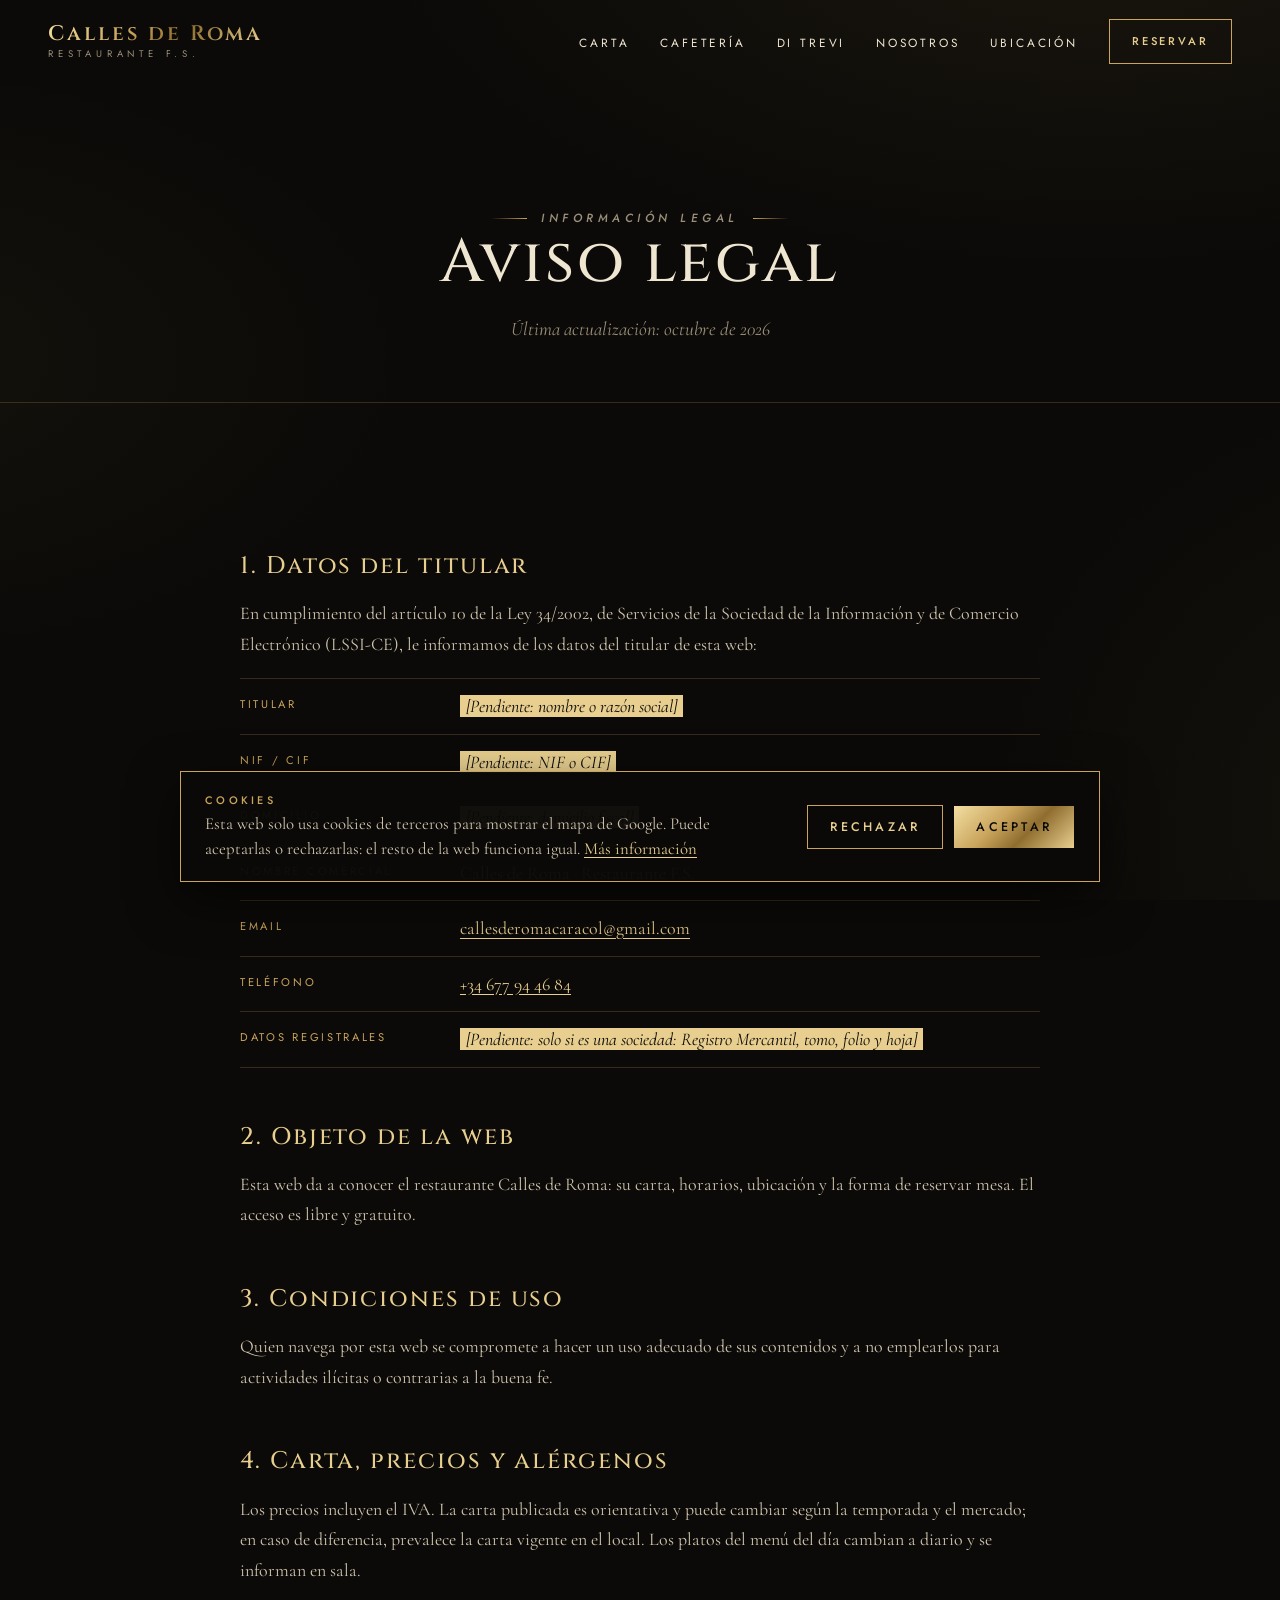
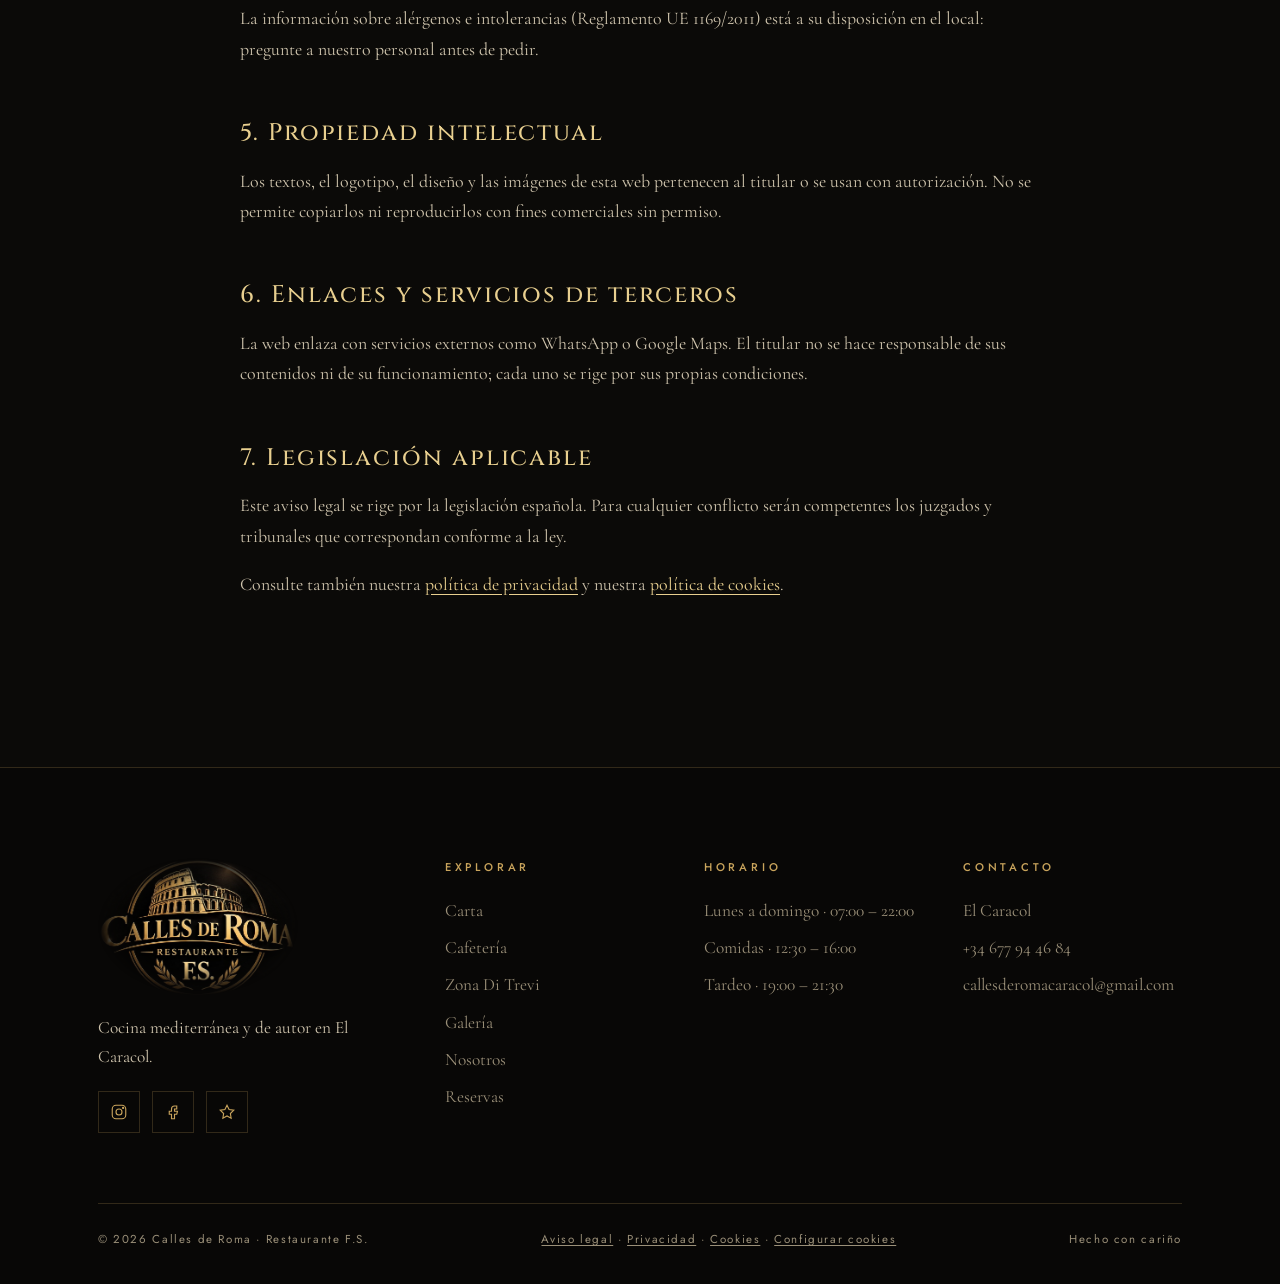
==== aviso-legal.html @ 950baf21 "Web de Calles de Roma: primera versión Co-Authored-By: Claude Opus 5.5 <noreply@anthropic.com>" ====
<!doctype html>
<html lang="es" class="sin-js">
<head>
  <meta charset="utf-8">
  <meta name="viewport" content="width=device-width, initial-scale=1, viewport-fit=cover">
  <title>Aviso legal · Calles de Roma</title>
  <meta name="description" content="Aviso legal de la web de Calles de Roma, Restaurante F.S.">
  <meta name="theme-color" content="#0b0a08">
  <link rel="icon" href="data:image/svg+xml,%3Csvg xmlns='http://www.w3.org/2000/svg' viewBox='0 0 64 64'%3E%3Crect width='64' height='64' fill='%230b0a08'/%3E%3Ccircle cx='32' cy='32' r='27' fill='none' stroke='%23c9a45c' stroke-width='2'/%3E%3Ctext x='32' y='41' text-anchor='middle' font-family='Georgia,serif' font-size='24' fill='%23e8cf8f'%3ECR%3C/text%3E%3C/svg%3E">

  <link rel="preconnect" href="https://fonts.googleapis.com">
  <link rel="preconnect" href="https://fonts.gstatic.com" crossorigin>
  <link href="https://fonts.googleapis.com/css2?family=Cinzel:wght@400;500;600&family=Cormorant+Garamond:ital,wght@0,400;0,500;1,400;1,500&family=Jost:wght@400;500&display=swap" rel="stylesheet">
  <link rel="stylesheet" href="css/styles.css">
</head>
<body>

  <!-- ================= NAVEGACIÓN ================= -->
  <header class="nav" id="nav">
    <div class="contenedor">
      <a href="index.html" class="marca" aria-label="Calles de Roma, inicio">
        <span class="marca__nombre oro-texto">Calles de Roma</span>
        <span class="marca__sub">Restaurante F.S.</span>
      </a>
      <button class="nav__toggle" aria-label="Abrir menú" aria-expanded="false" aria-controls="menu">
        <span></span><span></span><span></span>
      </button>
      <ul class="nav__enlaces" id="menu">
        <li><a href="index.html#carta">Carta</a></li>
        <li><a href="index.html#cafeteria">Cafetería</a></li>
        <li><a href="index.html#di-trevi">Di Trevi</a></li>
        <li><a href="nosotros.html">Nosotros</a></li>
        <li><a href="index.html#ubicacion">Ubicación</a></li>
        <li><a href="index.html#reservas" class="boton">Reservar</a></li>
      </ul>
    </div>
  </header>

  <main>
    <header class="legal-cabecera">
      <div class="contenedor">
        <p class="antetitulo">Información legal</p>
        <h1>Aviso legal</h1>
        <p>Última actualización: octubre de 2026</p>
      </div>
    </header>

    <section class="seccion">
      <div class="contenedor">
        <article class="legal">
      <h2>1. Datos del titular</h2>
      <p>En cumplimiento del artículo 10 de la Ley 34/2002, de Servicios de la Sociedad de la Información y de Comercio Electrónico (LSSI-CE), le informamos de los datos del titular de esta web:</p>
      <ul class="legal__datos">
        <li><span>Titular</span><span><span class="pendiente" data-dato="titular">[Pendiente: nombre o razón social]</span></span></li>
        <li><span>NIF / CIF</span><span><span class="pendiente" data-dato="nif">[Pendiente: NIF o CIF]</span></span></li>
        <li><span>Domicilio</span><span><span class="pendiente" data-dato="domicilio">[Pendiente: domicilio fiscal]</span></span></li>
        <li><span>Nombre comercial</span><span>Calles de Roma · Restaurante F.S.</span></li>
        <li><span>Email</span><span><a href="mailto:" data-dato="email">callesderomacaracol@gmail.com</a></span></li>
        <li><span>Teléfono</span><span><a href="tel:" data-dato="telefono">+34 677 94 46 84</a></span></li>
        <li><span>Datos registrales</span><span><span class="pendiente" data-dato="registro">[Pendiente: solo si es una sociedad: Registro Mercantil, tomo, folio y hoja]</span></span></li>
      </ul>

      <h2>2. Objeto de la web</h2>
      <p>Esta web da a conocer el restaurante Calles de Roma: su carta, horarios, ubicación y la forma de reservar mesa. El acceso es libre y gratuito.</p>

      <h2>3. Condiciones de uso</h2>
      <p>Quien navega por esta web se compromete a hacer un uso adecuado de sus contenidos y a no emplearlos para actividades ilícitas o contrarias a la buena fe.</p>

      <h2>4. Carta, precios y alérgenos</h2>
      <p>Los precios incluyen el IVA. La carta publicada es orientativa y puede cambiar según la temporada y el mercado; en caso de diferencia, prevalece la carta vigente en el local. Los platos del menú del día cambian a diario y se informan en sala.</p>
      <p>La información sobre alérgenos e intolerancias (Reglamento UE 1169/2011) está a su disposición en el local: pregunte a nuestro personal antes de pedir.</p>

      <h2>5. Propiedad intelectual</h2>
      <p>Los textos, el logotipo, el diseño y las imágenes de esta web pertenecen al titular o se usan con autorización. No se permite copiarlos ni reproducirlos con fines comerciales sin permiso.</p>

      <h2>6. Enlaces y servicios de terceros</h2>
      <p>La web enlaza con servicios externos como WhatsApp o Google Maps. El titular no se hace responsable de sus contenidos ni de su funcionamiento; cada uno se rige por sus propias condiciones.</p>

      <h2>7. Legislación aplicable</h2>
      <p>Este aviso legal se rige por la legislación española. Para cualquier conflicto serán competentes los juzgados y tribunales que correspondan conforme a la ley.</p>

      <p>Consulte también nuestra <a href="privacidad.html">política de privacidad</a> y nuestra <a href="cookies.html">política de cookies</a>.</p>
        </article>
      </div>
    </section>
  </main>

  <!-- ================= FOOTER ================= -->
  <footer class="pie">
    <div class="contenedor">
      <div class="pie__rejilla">
        <div>
          <img class="pie__logo" src="img/logo.jpg" alt="Calles de Roma" width="925" height="630" loading="lazy">
          <p>Cocina mediterránea y de autor en El Caracol.</p>
          <div class="redes">
            <a href="#" data-dato="instagram" aria-label="Instagram"><svg viewBox="0 0 24 24" fill="none" stroke="currentColor" stroke-width="1.5"><rect x="3" y="3" width="18" height="18" rx="5"/><circle cx="12" cy="12" r="4"/><circle cx="17.5" cy="6.5" r=".8" fill="currentColor"/></svg></a>
            <a href="#" data-dato="facebook" aria-label="Facebook"><svg viewBox="0 0 24 24" fill="none" stroke="currentColor" stroke-width="1.5"><path d="M14 8h3V4h-3a4 4 0 0 0-4 4v3H7v4h3v6h4v-6h3l1-4h-4V8Z"/></svg></a>
            <a href="#" data-dato="tripadvisor" aria-label="Reseñas"><svg viewBox="0 0 24 24" fill="none" stroke="currentColor" stroke-width="1.5"><path d="m12 3 2.8 5.7 6.2.9-4.5 4.4 1 6.2L12 17.3 6.5 20.2l1-6.2L3 9.6l6.2-.9L12 3Z"/></svg></a>
          </div>
        </div>
        <div>
          <h4>Explorar</h4>
          <ul>
            <li><a href="index.html#carta">Carta</a></li>
            <li><a href="index.html#cafeteria">Cafetería</a></li>
            <li><a href="index.html#di-trevi">Zona Di Trevi</a></li>
            <li><a href="index.html#galeria">Galería</a></li>
            <li><a href="nosotros.html">Nosotros</a></li>
            <li><a href="index.html#reservas">Reservas</a></li>
          </ul>
        </div>
        <div>
          <h4>Horario</h4>
          <ul>
            <li>Lunes a domingo · 07:00 – 22:00</li>
            <li>Comidas · 12:30 – 16:00</li>
            <li>Tardeo · 19:00 – 21:30</li>
          </ul>
        </div>
        <div>
          <h4>Contacto</h4>
          <ul>
            <li data-dato="direccion">El Caracol</li>
            <li><a href="tel:" data-dato="telefono">+34 677 94 46 84</a></li>
            <li><a href="mailto:" data-dato="email">callesderomacaracol@gmail.com</a></li>
          </ul>
        </div>
      </div>
      <div class="pie__legal">
        <span>© <span data-anio>2026</span> Calles de Roma · Restaurante F.S.</span>
        <span class="pie__enlaces"><a href="aviso-legal.html">Aviso legal</a> · <a href="privacidad.html">Privacidad</a> · <a href="cookies.html">Cookies</a> · <a href="#" data-configurar-cookies>Configurar cookies</a></span>
        <span>Hecho con cariño</span>
      </div>
    </div>
  </footer>

  <script src="js/main.js"></script>
</body>
</html>
---- css/styles.css ----
/* =========================================================
   Calles de Roma · Restaurante F.S.
   Estilos compartidos
   ========================================================= */

:root {
  --negro: #0b0a08;
  --carbon: #14120e;
  --carbon-2: #1b1813;
  --linea: rgba(201, 164, 92, 0.22);
  --oro: #c9a45c;
  --oro-claro: #e8cf8f;
  --oro-oscuro: #8f6d2f;
  --marfil: #efe6d2;
  --texto: #cfc4ad;
  --texto-suave: #9a8f78;
  --oro-grad: linear-gradient(135deg, #f3dfa2 0%, #c9a45c 38%, #8f6d2f 62%, #e8cf8f 100%);

  --f-titulo: "Cinzel", "Trajan Pro", "Times New Roman", serif;
  --f-serif: "Cormorant Garamond", "Garamond", "Georgia", serif;
  --f-ui: "Jost", "Helvetica Neue", "Segoe UI", Arial, sans-serif;

  --ancho: 1180px;
  --nav-alto: 84px;
  --ease: cubic-bezier(0.22, 0.61, 0.36, 1);
}

*,
*::before,
*::after { box-sizing: border-box; }

html { scroll-behavior: smooth; scroll-padding-top: var(--nav-alto); }

body {
  margin: 0;
  background: var(--negro);
  color: var(--texto);
  font-family: var(--f-serif);
  font-size: 1.2rem;
  line-height: 1.7;
  -webkit-font-smoothing: antialiased;
  overflow-x: hidden;
}

/* Textura de mármol sutil sobre todo el fondo */
body::before {
  content: "";
  position: fixed;
  inset: 0;
  pointer-events: none;
  z-index: -1;
  background:
    radial-gradient(1200px 600px at 85% -10%, rgba(201, 164, 92, 0.08), transparent 60%),
    radial-gradient(900px 500px at -10% 40%, rgba(201, 164, 92, 0.05), transparent 60%),
    radial-gradient(700px 700px at 110% 90%, rgba(201, 164, 92, 0.05), transparent 60%),
    var(--negro);
}

img { max-width: 100%; height: auto; display: block; }
a { color: inherit; text-decoration: none; }

::selection { background: var(--oro); color: var(--negro); }

.solo-lectores {
  position: absolute;
  width: 1px;
  height: 1px;
  overflow: hidden;
  clip: rect(0 0 0 0);
  white-space: nowrap;
}

.contenedor {
  width: 100%;
  max-width: var(--ancho);
  margin-inline: auto;
  padding-inline: clamp(20px, 5vw, 48px);
}

/* ---------- Tipografía ---------- */

.oro-texto {
  background: var(--oro-grad);
  -webkit-background-clip: text;
  background-clip: text;
  color: transparent;
}

.antetitulo {
  display: inline-flex;
  align-items: center;
  gap: 14px;
  font-family: var(--f-ui);
  font-size: 0.74rem;
  font-weight: 500;
  letter-spacing: 0.38em;
  text-transform: uppercase;
  color: var(--oro);
  margin: 0 0 18px;
}
.antetitulo::before,
.antetitulo::after {
  content: "";
  width: 36px;
  height: 1px;
  background: linear-gradient(90deg, transparent, var(--oro));
}
.antetitulo::after { transform: scaleX(-1); }

h1, h2, h3 {
  font-family: var(--f-titulo);
  font-weight: 500;
  color: var(--marfil);
  margin: 0;
  line-height: 1.15;
  letter-spacing: 0.04em;
}

.titulo-seccion {
  font-size: clamp(2rem, 4.6vw, 3.4rem);
  margin-bottom: 22px;
}

.titulo-seccion em {
  font-family: var(--f-serif);
  font-style: italic;
  font-weight: 400;
  letter-spacing: 0;
  text-transform: none;
}

.intro-seccion {
  max-width: 640px;
  margin: 0 auto;
  color: var(--texto);
  font-size: 1.28rem;
}

.cabecera-seccion { text-align: center; margin-bottom: clamp(48px, 7vw, 80px); }

/* Ornamento: línea – rombo – línea */
.ornamento {
  display: flex;
  align-items: center;
  justify-content: center;
  gap: 14px;
  margin: 26px auto;
  color: var(--oro);
}
.ornamento span {
  width: 80px;
  height: 1px;
  background: linear-gradient(90deg, transparent, var(--oro));
}
.ornamento span:last-child { transform: scaleX(-1); }
.ornamento svg { width: 18px; height: 18px; }

/* ---------- Botones ---------- */

.boton {
  --b-bg: transparent;
  position: relative;
  display: inline-flex;
  align-items: center;
  justify-content: center;
  gap: 10px;
  padding: 16px 34px;
  font-family: var(--f-ui);
  font-size: 0.78rem;
  font-weight: 500;
  letter-spacing: 0.26em;
  text-transform: uppercase;
  color: var(--oro-claro);
  border: 1px solid var(--oro);
  background: var(--b-bg);
  cursor: pointer;
  overflow: hidden;
  transition: color 0.4s var(--ease), border-color 0.4s var(--ease);
  isolation: isolate;
}
.boton::before {
  content: "";
  position: absolute;
  inset: 0;
  background: var(--oro-grad);
  transform: scaleX(0);
  transform-origin: right;
  transition: transform 0.5s var(--ease);
  z-index: -1;
}
.boton:hover,
.boton:focus-visible { color: var(--negro); }
.boton:hover::before,
.boton:focus-visible::before { transform: scaleX(1); transform-origin: left; }

.boton--lleno { color: var(--negro); border-color: transparent; }
.boton--lleno::before { transform: scaleX(1); }
.boton--lleno:hover { color: var(--oro-claro); border-color: var(--oro); }
.boton--lleno:hover::before { transform: scaleX(0); transform-origin: right; }

:focus-visible { outline: 1px solid var(--oro-claro); outline-offset: 4px; }

/* ---------- Navegación ---------- */

.nav {
  position: fixed;
  inset: 0 0 auto 0;
  z-index: 100;
  height: var(--nav-alto);
  padding-top: env(safe-area-inset-top, 0px);
  transition: background 0.5s var(--ease), border-color 0.5s var(--ease), height 0.4s var(--ease);
  border-bottom: 1px solid transparent;
}
.nav.solida {
  --nav-alto: 70px;
  background: rgba(11, 10, 8, 0.92);
  backdrop-filter: blur(14px);
  -webkit-backdrop-filter: blur(14px);
  border-color: var(--linea);
}
.nav .contenedor {
  height: 100%;
  display: flex;
  align-items: center;
  justify-content: space-between;
  gap: 24px;
  max-width: 1320px;
}

.marca { display: flex; flex-direction: column; line-height: 1; }
.marca__nombre {
  font-family: var(--f-titulo);
  font-size: 1.32rem;
  font-weight: 600;
  letter-spacing: 0.14em;
}
.marca__sub {
  margin-top: 6px;
  font-family: var(--f-ui);
  font-size: 0.6rem;
  letter-spacing: 0.5em;
  color: var(--texto-suave);
  text-transform: uppercase;
}

.nav__enlaces {
  display: flex;
  align-items: center;
  gap: clamp(18px, 2.4vw, 36px);
  list-style: none;
  margin: 0;
  padding: 0;
}
.nav__enlaces a:not(.boton) {
  position: relative;
  font-family: var(--f-ui);
  font-size: 0.74rem;
  letter-spacing: 0.24em;
  text-transform: uppercase;
  color: var(--marfil);
  padding: 6px 0;
  transition: color 0.3s;
}
.nav__enlaces a:not(.boton)::after {
  content: "";
  position: absolute;
  left: 0;
  right: 0;
  bottom: 0;
  height: 1px;
  background: var(--oro);
  transform: scaleX(0);
  transition: transform 0.4s var(--ease);
}
.nav__enlaces a:not(.boton):hover,
.nav__enlaces a.activo { color: var(--oro-claro); }
.nav__enlaces a:not(.boton):hover::after,
.nav__enlaces a.activo::after { transform: scaleX(1); }
.nav__enlaces .boton { padding: 12px 22px; font-size: 0.7rem; }

.nav__toggle {
  display: none;
  width: 44px;
  height: 44px;
  border: 1px solid var(--linea);
  background: transparent;
  cursor: pointer;
  position: relative;
}
.nav__toggle span {
  position: absolute;
  left: 11px;
  right: 11px;
  height: 1px;
  background: var(--oro-claro);
  transition: transform 0.4s var(--ease), opacity 0.3s;
}
.nav__toggle span:nth-child(1) { top: 15px; }
.nav__toggle span:nth-child(2) { top: 21px; }
.nav__toggle span:nth-child(3) { top: 27px; }
.nav.abierta .nav__toggle span:nth-child(1) { transform: translateY(6px) rotate(45deg); }
.nav.abierta .nav__toggle span:nth-child(2) { opacity: 0; }
.nav.abierta .nav__toggle span:nth-child(3) { transform: translateY(-6px) rotate(-45deg); }

@media (max-width: 1180px) {
  .nav__toggle { display: block; z-index: 2; }
  .nav__enlaces {
    position: fixed;
    inset: 0;
    flex-direction: column;
    justify-content: center;
    gap: 30px;
    background: rgba(11, 10, 8, 0.98);
    opacity: 0;
    visibility: hidden;
    transition: opacity 0.45s var(--ease), visibility 0.45s;
  }
  .nav__enlaces a:not(.boton) { font-size: 0.95rem; }
  .nav.abierta .nav__enlaces { opacity: 1; visibility: visible; }
  /* backdrop-filter encerraría el menú fijo dentro de la barra */
  .nav.abierta { backdrop-filter: none; -webkit-backdrop-filter: none; }
  .nav.abierta .marca { position: relative; z-index: 2; }
}

/* ---------- Hero ---------- */

.hero {
  position: relative;
  min-height: 100vh;
  min-height: 100svh;
  display: grid;
  place-items: center;
  text-align: center;
  padding: calc(var(--nav-alto) + 30px) 0 110px;
  overflow: hidden;
}
.hero::before {
  /* halo dorado detrás del logo */
  content: "";
  position: absolute;
  width: min(900px, 120vw);
  aspect-ratio: 1;
  left: 50%;
  top: 46%;
  transform: translate(-50%, -50%);
  background: radial-gradient(circle, rgba(201, 164, 92, 0.16), transparent 62%);
  pointer-events: none;
}
.hero__marco {
  /* marco con greca, como el cartel */
  position: absolute;
  inset: clamp(14px, 2.4vw, 32px);
  top: calc(var(--nav-alto) + 4px);
  border: 1px solid var(--linea);
  pointer-events: none;
}
.hero__marco::before,
.hero__marco::after {
  content: "";
  position: absolute;
  width: 34px;
  height: 34px;
  border: 1px solid var(--oro);
  opacity: 0.6;
}
.hero__marco::before { top: -6px; left: -6px; border-right: 0; border-bottom: 0; }
.hero__marco::after { bottom: -6px; right: -6px; border-left: 0; border-top: 0; }

.hero__contenido { position: relative; z-index: 1; padding-inline: 20px; }

.hero__logo {
  width: min(640px, 88vw, calc((100svh - 330px) * 1.47));
  min-width: min(300px, 88vw);
  margin: 0 auto;
  -webkit-mask-image: radial-gradient(ellipse 50% 50% at 50% 50%, #000 62%, transparent 100%);
  mask-image: radial-gradient(ellipse 50% 50% at 50% 50%, #000 62%, transparent 100%);
  animation: aparecer-logo 1.8s var(--ease) both;
}
.hero__lema {
  margin: 18px auto 0;
  font-family: var(--f-serif);
  font-style: italic;
  font-size: clamp(1.35rem, 2.6vw, 1.9rem);
  color: var(--marfil);
  animation: subir 1.2s 0.5s var(--ease) both;
}
.hero__datos {
  margin: 10px 0 0;
  font-family: var(--f-ui);
  font-size: 0.74rem;
  letter-spacing: 0.4em;
  text-transform: uppercase;
  color: var(--texto-suave);
  animation: subir 1.2s 0.7s var(--ease) both;
}
.hero__botones {
  display: flex;
  flex-wrap: wrap;
  justify-content: center;
  gap: 16px;
  margin-top: 40px;
  animation: subir 1.2s 0.9s var(--ease) both;
}

.scroll-indicador {
  position: absolute;
  left: 50%;
  bottom: 34px;
  transform: translateX(-50%);
  display: flex;
  flex-direction: column;
  align-items: center;
  gap: 10px;
  font-family: var(--f-ui);
  font-size: 0.62rem;
  letter-spacing: 0.4em;
  text-transform: uppercase;
  color: var(--texto-suave);
  z-index: 1;
}
.scroll-indicador i {
  width: 1px;
  height: 46px;
  background: linear-gradient(var(--oro), transparent);
  animation: gotear 2.2s infinite var(--ease);
  transform-origin: top;
}

@keyframes aparecer-logo {
  from { opacity: 0; transform: scale(0.94); filter: blur(6px); }
  to { opacity: 1; transform: none; filter: none; }
}
@keyframes subir {
  from { opacity: 0; transform: translateY(24px); }
  to { opacity: 1; transform: none; }
}
@keyframes gotear {
  0% { transform: scaleY(0); opacity: 1; }
  60% { transform: scaleY(1); opacity: 1; }
  100% { transform: scaleY(1); opacity: 0; }
}

/* Hero corto (páginas interiores) */
.hero--corto { min-height: 72vh; min-height: 72svh; padding-bottom: 140px; }
.hero__coliseo {
  width: min(360px, 70vw);
  margin: 0 auto 30px;
  opacity: 0.9;
  -webkit-mask-image: radial-gradient(ellipse 50% 50% at 50% 50%, #000 45%, transparent 100%);
  mask-image: radial-gradient(ellipse 50% 50% at 50% 50%, #000 45%, transparent 100%);
  animation: aparecer-logo 1.6s var(--ease) both;
}
.hero--corto h1 {
  font-size: clamp(2.4rem, 7vw, 5rem);
  animation: subir 1.2s 0.3s var(--ease) both;
}

/* ---------- Secciones ---------- */

.seccion { position: relative; padding-block: clamp(90px, 12vw, 150px); }
.seccion--carbon { background: var(--carbon); }
.seccion--borde { border-top: 1px solid var(--linea); }

/* Bienvenida */
.bienvenida {
  display: grid;
  grid-template-columns: 1.05fr 1fr;
  gap: clamp(40px, 7vw, 100px);
  align-items: center;
}
.bienvenida__texto p { margin: 0 0 18px; }
.bienvenida__texto .capitular::first-letter {
  float: left;
  font-family: var(--f-titulo);
  font-size: 4.4rem;
  line-height: 0.85;
  padding: 8px 12px 0 0;
  color: var(--oro);
}
.firma {
  margin-top: 28px;
  font-family: var(--f-serif);
  font-style: italic;
  font-size: 1.6rem;
  color: var(--oro-claro);
}

.cifras { display: grid; gap: 1px; background: var(--linea); border: 1px solid var(--linea); }
.cifra {
  background: var(--carbon);
  padding: 30px 32px;
  display: grid;
  grid-template-columns: auto 1fr;
  gap: 4px 22px;
  align-items: center;
  transition: background 0.4s;
}
.cifra:hover { background: var(--carbon-2); }
.cifra__num {
  grid-row: span 2;
  font-family: var(--f-titulo);
  font-size: 2.8rem;
  line-height: 1;
  min-width: 2.2ch;
}
.cifra h3 { font-size: 1.02rem; letter-spacing: 0.14em; }
.cifra p { margin: 0; font-size: 1.05rem; color: var(--texto-suave); }

/* Momentos del día */
.momentos {
  display: grid;
  grid-template-columns: repeat(3, 1fr);
  gap: clamp(18px, 2.4vw, 30px);
}
.momento {
  position: relative;
  padding: 48px 36px 42px;
  border: 1px solid var(--linea);
  background: linear-gradient(180deg, rgba(201, 164, 92, 0.05), transparent 55%);
  text-align: center;
  transition: transform 0.6s var(--ease), border-color 0.6s var(--ease);
}
.momento:hover { transform: translateY(-8px); border-color: rgba(201, 164, 92, 0.55); }
.momento__icono { width: 46px; height: 46px; margin: 0 auto 22px; color: var(--oro); }
.momento__hora {
  font-family: var(--f-ui);
  font-size: 0.72rem;
  letter-spacing: 0.32em;
  color: var(--oro);
  margin: 0 0 10px;
}
.momento h3 { font-size: 1.7rem; margin-bottom: 4px; }
.momento__it {
  font-style: italic;
  color: var(--texto-suave);
  margin: 0 0 18px;
}
.momento p:last-child { margin: 0; font-size: 1.12rem; }

/* ---------- Carta ---------- */

.pestanas {
  display: flex;
  flex-wrap: wrap;
  justify-content: center;
  gap: 6px 4px;
  margin-bottom: clamp(44px, 6vw, 64px);
  border-bottom: 1px solid var(--linea);
}
.pestana {
  position: relative;
  padding: 14px 18px 18px;
  font-family: var(--f-ui);
  font-size: 0.74rem;
  letter-spacing: 0.24em;
  text-transform: uppercase;
  color: var(--texto-suave);
  background: none;
  border: 0;
  cursor: pointer;
  transition: color 0.3s;
}
.pestana::after {
  content: "";
  position: absolute;
  left: 18px;
  right: 18px;
  bottom: -1px;
  height: 2px;
  background: var(--oro-grad);
  transform: scaleX(0);
  transition: transform 0.45s var(--ease);
}
.pestana:hover { color: var(--marfil); }
.pestana[aria-selected="true"] { color: var(--oro-claro); }
.pestana[aria-selected="true"]::after { transform: scaleX(1); }

.panel { animation: subir 0.7s var(--ease) both; }
.panel__nota {
  text-align: center;
  font-style: italic;
  color: var(--texto-suave);
  margin: -24px 0 44px;
}

.platos {
  display: grid;
  grid-template-columns: repeat(2, 1fr);
  gap: 38px clamp(40px, 6vw, 90px);
  list-style: none;
  margin: 0;
  padding: 0;
}
.plato__cabeza {
  display: flex;
  align-items: baseline;
  gap: 12px;
}
.plato h4 {
  margin: 0;
  font-family: var(--f-titulo);
  font-weight: 500;
  font-size: 1.12rem;
  line-height: 1.3;
  letter-spacing: 0.08em;
  color: var(--marfil);
}
.plato h4 small {
  font-family: var(--f-serif);
  font-style: italic;
  font-size: 0.92em;
  letter-spacing: 0;
  color: var(--texto-suave);
}
.plato__puntos {
  flex: 1;
  border-bottom: 1px dotted rgba(201, 164, 92, 0.45);
  transform: translateY(-5px);
  min-width: 20px;
}
.plato__precio {
  font-family: var(--f-titulo);
  font-size: 1.12rem;
  color: var(--oro-claro);
  white-space: nowrap;
}
.plato p { margin: 6px 0 0; font-size: 1.1rem; color: var(--texto-suave); line-height: 1.55; }
.etiqueta {
  display: inline-block;
  margin-left: 8px;
  padding: 2px 8px;
  font-family: var(--f-ui);
  font-size: 0.58rem;
  letter-spacing: 0.2em;
  text-transform: uppercase;
  color: var(--negro);
  background: var(--oro-grad);
  vertical-align: middle;
}

/* Cócteles: acceso a la barra en 3D */
.cocteles-3d {
  display: grid;
  grid-template-columns: auto 1fr auto;
  align-items: center;
  gap: 18px 36px;
  margin: 0 0 clamp(36px, 5vw, 56px);
  padding: 22px clamp(20px, 3vw, 40px);
  border: 1px solid var(--linea);
  background: radial-gradient(80% 140% at 15% 50%, rgba(201, 164, 92, 0.16), transparent 70%), var(--carbon);
  transition: border-color 0.4s var(--ease);
}
.cocteles-3d:hover { border-color: var(--oro); }
.cocteles-3d__fotos { display: flex; align-items: flex-end; gap: 6px; height: 120px; }
.cocteles-3d__fotos img { height: 100%; width: auto; transition: transform 0.6s var(--ease); }
.cocteles-3d__fotos img:nth-child(2) { height: 72%; }
.cocteles-3d:hover .cocteles-3d__fotos img:nth-child(1) { transform: rotate(-8deg) translateY(-6px); }
.cocteles-3d:hover .cocteles-3d__fotos img:nth-child(2) { transform: translateY(-10px); }
.cocteles-3d:hover .cocteles-3d__fotos img:nth-child(3) { transform: rotate(8deg) translateY(-6px); }
.cocteles-3d__texto strong {
  display: block;
  font-family: var(--f-titulo);
  font-weight: 500;
  font-size: 1.5rem;
  letter-spacing: 0.06em;
  color: var(--marfil);
}
.cocteles-3d__texto span { color: var(--texto-suave); }
.plato__ver {
  margin-left: 6px;
  font-family: var(--f-ui);
  font-size: 0.68rem;
  letter-spacing: 0.18em;
  text-transform: uppercase;
  color: var(--oro);
  white-space: nowrap;
}
.plato__ver::after { content: " \2192"; }
.plato__ver:hover { color: var(--oro-claro); }
@media (max-width: 680px) {
  .cocteles-3d { grid-template-columns: 1fr; justify-items: center; text-align: center; }
  .cocteles-3d__fotos { height: 100px; }
}

.carta__pie {
  margin-top: clamp(50px, 7vw, 80px);
  text-align: center;
  font-size: 1.05rem;
  color: var(--texto-suave);
  font-style: italic;
}

/* ---------- Cita ---------- */

.cita {
  position: relative;
  padding-block: clamp(110px, 14vw, 170px);
  text-align: center;
  overflow: hidden;
  background:
    radial-gradient(ellipse at center, rgba(201, 164, 92, 0.14), transparent 65%),
    var(--carbon);
  border-block: 1px solid var(--linea);
}
.cita::before,
.cita::after {
  /* greca romana */
  content: "";
  position: absolute;
  left: 0;
  right: 0;
  height: 18px;
  opacity: 0.45;
  background-image: url("data:image/svg+xml,%3Csvg xmlns='http://www.w3.org/2000/svg' width='36' height='18' viewBox='0 0 36 18'%3E%3Cpath d='M0 17h6V5h12v8h-6V9' fill='none' stroke='%23c9a45c' stroke-width='1.2'/%3E%3Cpath d='M18 17h6V5h12v8h-6V9' fill='none' stroke='%23c9a45c' stroke-width='1.2'/%3E%3C/svg%3E");
  background-repeat: repeat-x;
}
.cita::before { top: 22px; }
.cita::after { bottom: 22px; transform: scaleY(-1); }
.cita blockquote { margin: 0 auto; max-width: 900px; padding-inline: 24px; }
.cita p {
  margin: 0;
  font-family: var(--f-serif);
  font-style: italic;
  font-size: clamp(2rem, 5.4vw, 4rem);
  line-height: 1.15;
  color: var(--marfil);
}
.cita cite {
  display: block;
  margin-top: 26px;
  font-family: var(--f-ui);
  font-style: normal;
  font-size: 0.74rem;
  letter-spacing: 0.4em;
  text-transform: uppercase;
  color: var(--oro);
}

/* ---------- Horario ---------- */

.horario {
  display: grid;
  grid-template-columns: 1fr 1fr;
  gap: clamp(40px, 7vw, 90px);
  align-items: center;
}
.horario__tarjeta {
  position: relative;
  padding: clamp(40px, 6vw, 64px) clamp(28px, 5vw, 56px);
  border: 1px solid var(--oro);
  text-align: center;
  background: linear-gradient(180deg, rgba(201, 164, 92, 0.07), rgba(201, 164, 92, 0.01));
}
.horario__tarjeta::before {
  content: "";
  position: absolute;
  inset: 8px;
  border: 1px solid var(--linea);
  pointer-events: none;
}
.horario__dias {
  font-family: var(--f-titulo);
  font-size: clamp(1.1rem, 2.2vw, 1.4rem);
  letter-spacing: 0.2em;
  color: var(--marfil);
  margin: 0;
}
.horario__horas {
  font-family: var(--f-titulo);
  font-size: clamp(2.6rem, 6.4vw, 4.4rem);
  line-height: 1.1;
  margin: 14px 0;
  white-space: nowrap;
}
.horario__todos {
  font-family: var(--f-ui);
  font-size: 0.74rem;
  letter-spacing: 0.4em;
  text-transform: uppercase;
  color: var(--texto-suave);
  margin: 0;
}
.estado {
  display: inline-flex;
  align-items: center;
  gap: 10px;
  margin-top: 30px;
  padding: 9px 18px;
  border: 1px solid var(--linea);
  font-family: var(--f-ui);
  font-size: 0.72rem;
  letter-spacing: 0.22em;
  text-transform: uppercase;
  color: var(--marfil);
}
.estado i {
  width: 8px;
  height: 8px;
  border-radius: 50%;
  background: #6f6657;
}
.estado.abierto i { background: #7fc48a; box-shadow: 0 0 0 4px rgba(127, 196, 138, 0.18); animation: latido 2s infinite; }
.estado.cerrado i { background: #c47f7f; }
@keyframes latido { 50% { box-shadow: 0 0 0 8px rgba(127, 196, 138, 0); } }

.horario__lista { list-style: none; margin: 0; padding: 0; }
.horario__lista li {
  display: flex;
  justify-content: space-between;
  gap: 20px;
  padding: 16px 0;
  border-bottom: 1px solid var(--linea);
  font-size: 1.15rem;
}
.horario__lista li span:first-child { color: var(--marfil); }
.horario__lista li span:last-child { font-family: var(--f-ui); font-size: 0.86rem; letter-spacing: 0.12em; color: var(--oro-claro); }

/* ---------- Reservas ---------- */

.reservas {
  display: grid;
  grid-template-columns: 0.9fr 1.1fr;
  gap: clamp(40px, 7vw, 90px);
  align-items: start;
}
.reservas__info p { margin: 0 0 18px; }
.contacto-lista { list-style: none; padding: 0; margin: 30px 0 0; }
.contacto-lista li {
  display: flex;
  gap: 16px;
  align-items: center;
  padding: 14px 0;
  border-bottom: 1px solid var(--linea);
}
.contacto-lista svg { width: 20px; height: 20px; color: var(--oro); flex: none; }
.contacto-lista small {
  display: block;
  font-family: var(--f-ui);
  font-size: 0.64rem;
  letter-spacing: 0.3em;
  text-transform: uppercase;
  color: var(--texto-suave);
}

.formulario {
  display: grid;
  grid-template-columns: 1fr 1fr;
  gap: 22px 24px;
  padding: clamp(28px, 4vw, 48px);
  border: 1px solid var(--linea);
  background: var(--carbon);
}
.campo { display: flex; flex-direction: column; gap: 8px; }
.campo--ancho { grid-column: 1 / -1; }
.campo label {
  font-family: var(--f-ui);
  font-size: 0.66rem;
  letter-spacing: 0.3em;
  text-transform: uppercase;
  color: var(--oro);
}
.campo input,
.campo select,
.campo textarea {
  width: 100%;
  padding: 12px 0;
  font-family: var(--f-serif);
  font-size: 1.15rem;
  color: var(--marfil);
  background: transparent;
  border: 0;
  border-bottom: 1px solid rgba(201, 164, 92, 0.35);
  border-radius: 0;
  transition: border-color 0.3s;
  color-scheme: dark;
}
.campo select option { background: var(--carbon); }
.campo textarea { resize: vertical; min-height: 90px; }
.campo input:focus,
.campo select:focus,
.campo textarea:focus { outline: none; border-color: var(--oro-claro); }
.formulario .boton { grid-column: 1 / -1; justify-self: start; margin-top: 8px; }
.formulario__ok {
  grid-column: 1 / -1;
  margin: 0;
  padding: 16px 20px;
  border-left: 2px solid var(--oro);
  background: rgba(201, 164, 92, 0.08);
  color: var(--marfil);
  font-size: 1.1rem;
}

/* Reserva: turno, hora y comensales */
.grupo { border: 0; padding: 0; margin: 0; min-width: 0; }
.grupo legend,
.grupo > label {
  padding: 0;
  margin-bottom: 4px;
  font-family: var(--f-ui);
  font-size: 0.66rem;
  letter-spacing: 0.3em;
  text-transform: uppercase;
  color: var(--oro);
}
.opciones { display: flex; flex-wrap: wrap; gap: 10px; }
.opciones--hora { display: grid; grid-template-columns: repeat(3, 1fr); }
.opciones[hidden] { display: none; }
.opciones--turno { display: grid; grid-template-columns: 1fr 1fr; gap: 12px; }
.opcion { position: relative; cursor: pointer; }
.opcion input { position: absolute; opacity: 0; inset: 0; margin: 0; cursor: pointer; }
.opcion span {
  display: flex;
  align-items: center;
  justify-content: center;
  gap: 10px;
  min-width: 76px;
  padding: 10px 16px;
  font-family: var(--f-ui);
  font-size: 0.95rem;
  letter-spacing: 0.06em;
  color: var(--marfil);
  border: 1px solid rgba(201, 164, 92, 0.35);
  transition: background 0.3s, border-color 0.3s, color 0.3s;
}
.opciones--turno .opcion span {
  flex-wrap: wrap;
  padding: 16px;
  font-size: 0.82rem;
  letter-spacing: 0.24em;
  text-transform: uppercase;
}
.opciones--turno .opcion small {
  flex-basis: 100%;
  text-align: center;
  font-size: 0.72rem;
  letter-spacing: 0.08em;
  color: var(--texto-suave);
}
.opcion svg { width: 20px; height: 20px; color: var(--oro); }
.opcion:hover span { border-color: var(--oro-claro); }
.opcion input:focus-visible + span { outline: 1px solid var(--oro-claro); outline-offset: 3px; }
.opcion input:checked + span { background: var(--oro-grad); color: var(--negro); border-color: transparent; }
.opcion input:checked + span svg,
.opcion input:checked + span small { color: var(--negro); }
.opcion input:disabled + span { opacity: 0.3; text-decoration: line-through; cursor: not-allowed; }
.opcion:has(input:disabled) { cursor: not-allowed; }
.grupo__aviso { margin: 10px 0 0; font-size: 1rem; color: var(--texto-suave); font-style: italic; }

.contador { display: flex; align-items: center; gap: 4px; }
.contador__btn {
  width: 46px;
  height: 46px;
  font-family: var(--f-ui);
  font-size: 1.4rem;
  line-height: 1;
  color: var(--oro-claro);
  background: transparent;
  border: 1px solid rgba(201, 164, 92, 0.35);
  cursor: pointer;
  transition: background 0.3s, color 0.3s;
}
.contador__btn:hover,
.contador__btn:focus-visible { background: var(--oro); color: var(--negro); outline: none; }
.campo .contador input {
  width: 64px;
  padding: 8px 0;
  text-align: center;
  font-size: 1.5rem;
  border-bottom: 0;
  -moz-appearance: textfield;
}
.contador input::-webkit-inner-spin-button,
.contador input::-webkit-outer-spin-button { -webkit-appearance: none; margin: 0; }
.contador__texto { margin-left: 10px; color: var(--texto-suave); }

.boton--whatsapp svg { width: 20px; height: 20px; }

/* ---------- Ubicación ---------- */

.ubicacion {
  display: grid;
  grid-template-columns: 1fr 1.5fr;
  border: 1px solid var(--linea);
  background: var(--carbon);
}
.ubicacion__info { padding: clamp(32px, 5vw, 60px); }
.ubicacion__info h3 { font-size: 1.6rem; margin-bottom: 14px; }
.ubicacion__info address { font-style: normal; margin-bottom: 30px; }
.mapa { position: relative; min-height: 440px; }
.mapa iframe {
  position: absolute;
  inset: 0;
  width: 100%;
  height: 100%;
  border: 0;
  filter: grayscale(0.85) invert(0.92) hue-rotate(180deg) sepia(0.25) contrast(0.9);
}

/* ---------- Footer ---------- */

.pie {
  padding: 90px 0 calc(34px + env(safe-area-inset-bottom, 0px));
  border-top: 1px solid var(--linea);
  background: #080706;
  font-size: 1.08rem;
}
.pie__rejilla {
  display: grid;
  grid-template-columns: 1.4fr 1fr 1fr 1fr;
  gap: 40px;
}
.pie__logo {
  width: 200px;
  margin-bottom: 18px;
  -webkit-mask-image: radial-gradient(ellipse 50% 50% at 50% 50%, #000 55%, transparent 100%);
  mask-image: radial-gradient(ellipse 50% 50% at 50% 50%, #000 55%, transparent 100%);
}
.pie h4 {
  margin: 0 0 18px;
  font-family: var(--f-ui);
  font-weight: 500;
  font-size: 0.7rem;
  letter-spacing: 0.34em;
  text-transform: uppercase;
  color: var(--oro);
}
.pie ul { list-style: none; margin: 0; padding: 0; }
.pie li { margin-bottom: 8px; color: var(--texto-suave); }
.pie a { transition: color 0.3s; }
.pie a:hover { color: var(--oro-claro); }
.redes { display: flex; gap: 12px; margin-top: 20px; }
.redes a {
  display: grid;
  place-items: center;
  width: 42px;
  height: 42px;
  border: 1px solid var(--linea);
  color: var(--oro);
  transition: border-color 0.3s, background 0.3s, color 0.3s;
}
.redes a:hover { background: var(--oro); color: var(--negro); border-color: var(--oro); }
.redes svg { width: 18px; height: 18px; }
.pie__creditos { flex-basis: 100%; letter-spacing: 0.04em; }
.pie__creditos a { text-decoration: underline; text-underline-offset: 0.2em; }
.pie__legal {
  display: flex;
  flex-wrap: wrap;
  justify-content: space-between;
  gap: 12px;
  margin-top: 70px;
  padding-top: 26px;
  border-top: 1px solid var(--linea);
  font-family: var(--f-ui);
  font-size: 0.72rem;
  letter-spacing: 0.14em;
  color: var(--texto-suave);
}

/* ---------- Nosotros ---------- */

.historia {
  display: grid;
  grid-template-columns: 1fr 1fr;
  gap: clamp(40px, 7vw, 100px);
  align-items: center;
}
.historia__texto p { margin: 0 0 18px; }
.historia__visual {
  position: relative;
  aspect-ratio: 4 / 5;
  max-width: 100%;
  border: 1px solid var(--linea);
  display: grid;
  place-items: center;
  background:
    radial-gradient(circle at 50% 40%, rgba(201, 164, 92, 0.18), transparent 60%),
    var(--carbon);
  overflow: hidden;
}
.historia__visual::before {
  content: "";
  position: absolute;
  inset: 14px;
  border: 1px solid var(--linea);
}
.historia__visual img {
  width: 82%;
  -webkit-mask-image: radial-gradient(ellipse 50% 50% at 50% 50%, #000 58%, transparent 100%);
  mask-image: radial-gradient(ellipse 50% 50% at 50% 50%, #000 58%, transparent 100%);
}
.historia__anio {
  position: absolute;
  bottom: 34px;
  left: 0;
  right: 0;
  text-align: center;
  font-family: var(--f-ui);
  font-size: 0.7rem;
  letter-spacing: 0.5em;
  color: var(--texto-suave);
}

.pilares {
  display: grid;
  grid-template-columns: repeat(3, 1fr);
  gap: 1px;
  background: var(--linea);
  border: 1px solid var(--linea);
}
.pilar {
  padding: clamp(36px, 5vw, 56px) clamp(26px, 3.4vw, 42px);
  background: var(--negro);
  transition: background 0.5s;
}
.pilar:hover { background: var(--carbon-2); }
.pilar__num {
  display: block;
  font-family: var(--f-titulo);
  font-size: 3.4rem;
  line-height: 1;
  margin-bottom: 22px;
}
.pilar h3 { font-size: 1.36rem; margin-bottom: 12px; }
.pilar p { margin: 0; }

.linea-tiempo {
  position: relative;
  max-width: 820px;
  margin: 0 auto;
  padding: 0;
  list-style: none;
}
.linea-tiempo::before {
  content: "";
  position: absolute;
  left: 50%;
  top: 0;
  bottom: 0;
  width: 1px;
  background: linear-gradient(transparent, var(--oro) 10%, var(--oro) 90%, transparent);
}
.hito {
  position: relative;
  width: 50%;
  padding: 0 52px 56px 0;
  text-align: right;
}
.hito:nth-child(even) { margin-left: 50%; padding: 0 0 56px 52px; text-align: left; }
.hito::after {
  content: "";
  position: absolute;
  top: 10px;
  right: -6px;
  width: 11px;
  height: 11px;
  background: var(--negro);
  border: 1px solid var(--oro);
  transform: rotate(45deg);
}
.hito:nth-child(even)::after { right: auto; left: -6px; }
.hito__fecha {
  font-family: var(--f-ui);
  font-size: 0.72rem;
  letter-spacing: 0.32em;
  text-transform: uppercase;
  color: var(--oro);
}
.hito h3 { font-size: 1.36rem; margin: 6px 0 8px; }
.hito p { margin: 0; color: var(--texto-suave); }

.filosofia {
  max-width: 820px;
  margin: 0 auto;
  text-align: center;
}
.filosofia p { font-size: 1.32rem; }

.llamada {
  text-align: center;
  padding-block: clamp(90px, 12vw, 140px);
  background:
    radial-gradient(ellipse at center, rgba(201, 164, 92, 0.12), transparent 65%),
    var(--carbon);
  border-top: 1px solid var(--linea);
}
.llamada .hero__botones { animation: none; }

/* ---------- Carta: grupos, menú del día y cartas impresas ---------- */

.carta-grupo + .carta-grupo { margin-top: clamp(54px, 7vw, 80px); }
.carta-grupo__titulo {
  display: flex;
  align-items: center;
  gap: 18px;
  margin-bottom: 34px;
  font-size: clamp(1.15rem, 2vw, 1.4rem);
  letter-spacing: 0.16em;
  text-transform: uppercase;
  color: var(--oro-claro);
}
.carta-grupo__titulo::after {
  content: "";
  flex: 1;
  height: 1px;
  background: linear-gradient(90deg, var(--oro), transparent);
  opacity: 0.6;
}
.carta-grupo__nota {
  margin: -20px 0 30px;
  font-style: italic;
  color: var(--texto-suave);
}
.platos--compacto { gap: 22px clamp(40px, 6vw, 90px); }
.plato__alergenos {
  font-family: var(--f-ui);
  font-size: 0.72rem !important;
  letter-spacing: 0.08em;
  color: var(--oro) !important;
  opacity: 0.85;
}

.menu-dia {
  position: relative;
  display: grid;
  grid-template-columns: auto 1fr;
  align-items: center;
  gap: clamp(28px, 5vw, 64px);
  margin-bottom: clamp(56px, 8vw, 90px);
  padding: clamp(30px, 4.5vw, 52px) clamp(26px, 5vw, 60px);
  border: 1px solid var(--oro);
  background:
    radial-gradient(60% 120% at 0% 50%, rgba(201, 164, 92, 0.14), transparent 70%),
    var(--carbon);
}
.menu-dia::before {
  content: "";
  position: absolute;
  inset: 8px;
  border: 1px solid var(--linea);
  pointer-events: none;
}
.menu-dia__precio { text-align: center; padding-right: clamp(28px, 5vw, 64px); border-right: 1px solid var(--linea); }
.menu-dia__etiqueta,
.menu-dia__iva {
  margin: 0;
  font-family: var(--f-ui);
  font-size: 0.7rem;
  letter-spacing: 0.34em;
  text-transform: uppercase;
  color: var(--oro);
}
.menu-dia__iva { color: var(--texto-suave); letter-spacing: 0.2em; }
.menu-dia__cifra {
  margin: 6px 0;
  font-family: var(--f-titulo);
  font-size: clamp(2.8rem, 6vw, 4.2rem);
  line-height: 1.05;
  white-space: nowrap;
}
.menu-dia__texto h3 { font-size: clamp(1.3rem, 2.4vw, 1.7rem); margin-bottom: 10px; }
.menu-dia__texto p { margin: 0 0 10px; }
.menu-dia__festivo {
  display: inline-flex;
  align-items: baseline;
  gap: 12px;
  margin-top: 6px !important;
  padding: 8px 16px;
  border: 1px solid var(--linea);
  font-family: var(--f-ui);
  font-size: 0.74rem;
  letter-spacing: 0.24em;
  text-transform: uppercase;
  color: var(--marfil);
}
.menu-dia__festivo strong { font-family: var(--f-titulo); font-size: 1.15rem; font-weight: 500; letter-spacing: 0.04em; color: var(--oro-claro); }

.impresas { margin-top: clamp(60px, 8vw, 96px); text-align: center; }
.impresas__titulo {
  margin: 0 0 8px;
  font-family: var(--f-titulo);
  font-size: 1.25rem;
  letter-spacing: 0.08em;
  color: var(--marfil);
}
.impresas__sub { margin: 0 0 28px; color: var(--texto-suave); font-style: italic; }
.impresas__fila {
  display: grid;
  grid-template-columns: repeat(5, 1fr);
  gap: 14px;
}
.impresa {
  position: relative;
  display: block;
  overflow: hidden;
  border: 1px solid var(--linea);
  background: var(--carbon);
  transition: border-color 0.4s var(--ease), transform 0.5s var(--ease);
}
.impresa img { width: 100%; aspect-ratio: 3 / 2; object-fit: cover; transition: transform 1s var(--ease); }
.impresa span {
  display: block;
  padding: 10px 8px 12px;
  font-family: var(--f-ui);
  font-size: 0.64rem;
  letter-spacing: 0.24em;
  text-transform: uppercase;
  color: var(--marfil);
}
.impresa:hover,
.impresa:focus-visible { border-color: var(--oro); transform: translateY(-4px); }
.impresa:hover img { transform: scale(1.05); }

/* Medallón: foto redonda con doble aro dorado */
.medallon {
  display: block;
  border-radius: 50%;
  aspect-ratio: 1;
  object-fit: cover;
  box-shadow:
    0 0 0 1px var(--oro),
    0 0 0 6px var(--negro),
    0 0 0 7px rgba(201, 164, 92, 0.45),
    0 16px 36px rgba(0, 0, 0, 0.55);
}

/* Platos estrella: medallón en lugar de foto a sangre */
.especialidad__foto.especialidad__foto--medallon {
  display: grid;
  place-items: center;
  aspect-ratio: 5 / 4;
  background:
    radial-gradient(circle at 50% 50%, rgba(201, 164, 92, 0.18), transparent 60%),
    var(--carbon);
}
.especialidad__foto.especialidad__foto--medallon img {
  width: 64%;
  height: auto;
  aspect-ratio: 1;
  border-radius: 50%;
  box-shadow:
    0 0 0 1px var(--oro),
    0 0 0 7px var(--carbon),
    0 0 0 8px rgba(201, 164, 92, 0.45),
    0 20px 40px rgba(0, 0, 0, 0.6);
}
.especialidad:hover .especialidad__foto.especialidad__foto--medallon img { transform: scale(1.05) rotate(-4deg); }

/* ---------- Cafetería ---------- */

.cafe {
  display: grid;
  grid-template-columns: 1fr 1.1fr;
  gap: clamp(40px, 7vw, 90px);
  align-items: center;
}
.cafe__texto > p { margin: 0 0 18px; }
.cafe__oferta {
  display: grid;
  grid-template-columns: 96px 1fr auto;
  align-items: center;
  gap: 22px;
  margin-top: 30px;
  padding: 20px 24px 20px 20px;
  border: 1px solid var(--linea);
  background: linear-gradient(90deg, rgba(201, 164, 92, 0.08), transparent);
}
.cafe__oferta .medallon { width: 96px; }
.cafe__oferta h3 { font-size: 1.1rem; letter-spacing: 0.12em; text-transform: uppercase; }
.cafe__oferta p { margin: 4px 0 0; font-size: 1.05rem; color: var(--texto-suave); line-height: 1.45; }
.cafe__oferta strong { font-family: var(--f-titulo); font-weight: 500; font-size: 1.5rem; color: var(--oro-claro); white-space: nowrap; }
.cafe__pizarra { display: block; }
.foto-marco.cafe__pizarra img { aspect-ratio: auto; }
.cafe__pizarra figcaption,
.cafe__pizarra > span {
  position: absolute;
  left: 0;
  bottom: 0;
  padding: 10px 18px;
  font-family: var(--f-ui);
  font-size: 0.66rem;
  letter-spacing: 0.26em;
  text-transform: uppercase;
  color: var(--oro-claro);
  background: rgba(11, 10, 8, 0.88);
}
.cafe__listas {
  display: grid;
  grid-template-columns: repeat(3, 1fr);
  gap: clamp(30px, 5vw, 70px);
  margin-top: clamp(60px, 8vw, 96px);
}
.cafe__listas .carta-grupo__titulo { font-size: 1.05rem; margin-bottom: 22px; }
.cafe__listas .platos { grid-template-columns: 1fr; gap: 14px; }
.cafe__listas .plato h4 { font-size: 0.98rem; }
.cafe__listas .plato__precio { font-size: 1rem; }
.cafe__listas .carta-grupo + .carta-grupo { margin-top: 0; }
.avisos {
  display: flex;
  flex-wrap: wrap;
  justify-content: center;
  gap: 12px 34px;
  margin: clamp(44px, 6vw, 64px) 0 0;
  padding: 22px 0 0;
  list-style: none;
  border-top: 1px solid var(--linea);
  font-family: var(--f-ui);
  font-size: 0.72rem;
  letter-spacing: 0.18em;
  text-transform: uppercase;
  color: var(--texto-suave);
}
.avisos li { display: flex; align-items: center; gap: 10px; }
.avisos svg { width: 18px; height: 18px; color: var(--oro); }

/* ---------- Zona Di Trevi (VIP) ---------- */

.vip {
  background:
    radial-gradient(70% 60% at 85% 10%, rgba(201, 164, 92, 0.14), transparent 70%),
    radial-gradient(60% 50% at 0% 100%, rgba(201, 164, 92, 0.08), transparent 70%),
    #070605;
  border-block: 1px solid var(--oro);
}
.vip::before {
  /* greca romana, como en la cita */
  content: "";
  position: absolute;
  left: 0;
  right: 0;
  top: 22px;
  height: 18px;
  opacity: 0.4;
  background-image: url("data:image/svg+xml,%3Csvg xmlns='http://www.w3.org/2000/svg' width='36' height='18' viewBox='0 0 36 18'%3E%3Cpath d='M0 17h6V5h12v8h-6V9' fill='none' stroke='%23c9a45c' stroke-width='1.2'/%3E%3Cpath d='M18 17h6V5h12v8h-6V9' fill='none' stroke='%23c9a45c' stroke-width='1.2'/%3E%3C/svg%3E");
  background-repeat: repeat-x;
}
.vip__intro {
  display: grid;
  grid-template-columns: 0.8fr 1.2fr;
  gap: clamp(40px, 7vw, 100px);
  align-items: center;
}
.foto-marco.vip__foto img { aspect-ratio: 3 / 4; }
.vip__corona { width: 40px; height: 40px; color: var(--oro); margin-bottom: 14px; }
.vip__nombre {
  display: block;
  font-size: clamp(3rem, 8vw, 5.6rem);
  line-height: 1;
  letter-spacing: 0.06em;
}
.vip__intro p { margin: 0 0 18px; }
.vip__rasgos {
  display: grid;
  grid-template-columns: 1fr 1fr;
  gap: 1px;
  margin: 30px 0 36px;
  padding: 0;
  list-style: none;
  background: var(--linea);
  border: 1px solid var(--linea);
}
.vip__rasgos li { padding: 18px 20px; background: #0b0a08; }
.vip__rasgos strong {
  display: block;
  font-family: var(--f-titulo);
  font-weight: 500;
  font-size: 0.98rem;
  letter-spacing: 0.1em;
  color: var(--marfil);
}
.vip__rasgos span { font-size: 1.02rem; color: var(--texto-suave); }
.vip .hero__botones { justify-content: flex-start; animation: none; margin-top: 0; }

.vip-carta {
  position: relative;
  margin-top: clamp(70px, 10vw, 120px);
  padding: clamp(40px, 6vw, 70px) clamp(22px, 5vw, 64px);
  border: 1px solid var(--oro);
  background: rgba(11, 10, 8, 0.7);
}
.vip-carta::before {
  content: "";
  position: absolute;
  inset: 8px;
  border: 1px solid var(--linea);
  pointer-events: none;
}
.vip-carta__cabeza { text-align: center; margin-bottom: clamp(40px, 6vw, 60px); }
.vip-carta__cabeza h3 { font-size: clamp(2rem, 5vw, 3.2rem); letter-spacing: 0.1em; }
.vip-carta__cabeza p:not(.antetitulo),
.vip-carta__pie {
  margin: 6px 0 0;
  font-style: italic;
  font-size: 1.35rem;
  color: var(--oro-claro);
}
.vip-carta__pie { text-align: center; margin-top: clamp(36px, 5vw, 54px); }
.vip-carta__lista {
  display: grid;
  grid-template-columns: 1fr 1fr;
  gap: 34px clamp(36px, 6vw, 80px);
  margin: 0;
  padding: 0;
  list-style: none;
}
.vip-plato {
  display: grid;
  grid-template-columns: 92px 1fr;
  gap: 22px;
  align-items: center;
}
.vip-plato .medallon { width: 92px; }
.vip-plato .plato__cabeza { align-items: baseline; }
.vip-plato h4 {
  margin: 0;
  font-family: var(--f-titulo);
  font-weight: 500;
  font-size: 1.1rem;
  line-height: 1.3;
  letter-spacing: 0.06em;
  color: var(--marfil);
}
.vip-plato h4 small {
  display: block;
  font-family: var(--f-ui);
  font-size: 0.6rem;
  letter-spacing: 0.3em;
  text-transform: uppercase;
  color: var(--oro);
}
.vip-plato p { margin: 6px 0 0; font-size: 1.06rem; line-height: 1.5; color: var(--texto-suave); }
.vip-plato .temporada {
  font-style: italic;
  font-size: 0.98rem;
  color: var(--oro);
}

@media (max-width: 960px) {
  .cafe,
  .vip__intro { grid-template-columns: 1fr; }
  .vip__foto { max-width: 440px; width: 100%; margin-inline: auto; }
  .cafe__listas { grid-template-columns: 1fr 1fr; }
  .impresas__fila { grid-template-columns: repeat(3, 1fr); }
  .vip-carta__lista { grid-template-columns: 1fr; }
}
@media (max-width: 680px) {
  .menu-dia { grid-template-columns: 1fr; text-align: center; }
  .menu-dia__precio { padding: 0 0 22px; border-right: 0; border-bottom: 1px solid var(--linea); }
  .cafe__listas { grid-template-columns: 1fr; }
  .cafe__oferta { grid-template-columns: 72px 1fr; padding: 16px; gap: 16px; }
  .cafe__oferta .medallon { width: 72px; }
  .cafe__oferta strong { grid-column: 2; }
  .impresas__fila { grid-template-columns: 1fr 1fr; gap: 10px; }
  .vip__rasgos { grid-template-columns: 1fr; }
  .vip-plato { grid-template-columns: 70px 1fr; gap: 16px; }
  .vip-plato .medallon { width: 70px; }
  .avisos { flex-direction: column; align-items: center; gap: 10px; }
}

/* ---------- Cookies, mapa bloqueado y páginas legales ---------- */

.aviso-cookies {
  position: fixed;
  left: 50%;
  bottom: calc(18px + env(safe-area-inset-bottom, 0px));
  z-index: 200;
  display: flex;
  align-items: center;
  gap: 18px 28px;
  width: min(920px, calc(100% - 32px));
  padding: 20px 24px;
  border: 1px solid var(--oro);
  background: rgba(11, 10, 8, 0.97);
  box-shadow: 0 18px 50px rgba(0, 0, 0, 0.6);
  transform: translateX(-50%);
}
.aviso-cookies[hidden] { display: none; }
.aviso-cookies p { margin: 0; font-size: 1.05rem; line-height: 1.5; }
.aviso-cookies strong {
  display: block;
  margin-bottom: 2px;
  font-family: var(--f-ui);
  font-weight: 500;
  font-size: 0.68rem;
  letter-spacing: 0.3em;
  text-transform: uppercase;
  color: var(--oro);
}
.aviso-cookies a,
.formulario__legal a,
.mapa__aviso a,
.legal a { color: var(--oro-claro); text-decoration: underline; text-underline-offset: 0.2em; }
.aviso-cookies__botones { display: flex; gap: 10px; flex: none; }
.aviso-cookies .boton { padding: 12px 22px; }

.mapa__aviso {
  position: absolute;
  inset: 0;
  display: flex;
  flex-direction: column;
  align-items: center;
  justify-content: center;
  gap: 14px;
  padding: 30px;
  text-align: center;
  background:
    radial-gradient(circle at 50% 40%, rgba(201, 164, 92, 0.12), transparent 60%),
    var(--carbon-2);
}
.mapa__aviso[hidden],
.mapa iframe[hidden] { display: none; }
.mapa__aviso svg { width: 40px; height: 40px; color: var(--oro); }
.mapa__aviso p { margin: 0; color: var(--marfil); }
.mapa__aviso small { color: var(--texto-suave); font-size: 0.95rem; }

.formulario__legal {
  grid-column: 1 / -1;
  margin: 0;
  font-size: 0.98rem;
  line-height: 1.5;
  color: var(--texto-suave);
}

.pie__enlaces a { text-decoration: underline; text-underline-offset: 0.2em; }

/* Páginas legales */
.legal-cabecera {
  padding: calc(var(--nav-alto) + clamp(60px, 9vw, 110px)) 0 clamp(36px, 5vw, 56px);
  text-align: center;
  border-bottom: 1px solid var(--linea);
}
.legal-cabecera h1 { font-size: clamp(2.2rem, 6vw, 3.8rem); }
.legal-cabecera p { margin: 14px 0 0; color: var(--texto-suave); font-style: italic; }
.legal { max-width: 800px; margin-inline: auto; }
.legal h2 {
  margin: clamp(40px, 6vw, 56px) 0 14px;
  font-size: clamp(1.2rem, 2.4vw, 1.5rem);
  letter-spacing: 0.08em;
  color: var(--oro-claro);
}
.legal > :first-child { margin-top: 0; }
.legal p,
.legal li { font-size: 1.12rem; }
.legal ul { padding-left: 1.2em; }
.legal li { margin-bottom: 8px; }
.legal strong { color: var(--marfil); font-weight: 500; }
.legal__datos { list-style: none; padding: 0 !important; border-top: 1px solid var(--linea); }
.legal__datos li {
  display: grid;
  grid-template-columns: 200px 1fr;
  gap: 4px 20px;
  margin: 0;
  padding: 12px 0;
  border-bottom: 1px solid var(--linea);
}
.legal__datos li > span:first-child {
  padding-top: 4px;
  font-family: var(--f-ui);
  font-size: 0.7rem;
  letter-spacing: 0.24em;
  text-transform: uppercase;
  color: var(--oro);
}
.pendiente { padding: 0 6px; color: var(--negro); background: var(--oro-claro); font-style: italic; }
.tabla-scroll { overflow-x: auto; }
.tabla-legal { width: 100%; min-width: 560px; border-collapse: collapse; margin: 18px 0; font-size: 1.02rem; }
.tabla-legal th,
.tabla-legal td { padding: 12px 10px; text-align: left; vertical-align: top; border-bottom: 1px solid var(--linea); }
.tabla-legal th {
  font-family: var(--f-ui);
  font-weight: 500;
  font-size: 0.68rem;
  letter-spacing: 0.2em;
  text-transform: uppercase;
  color: var(--oro);
}

@media (max-width: 680px) {
  .aviso-cookies { flex-direction: column; align-items: stretch; padding: 18px; bottom: 10px; }
  .aviso-cookies__botones .boton { flex: 1; padding-inline: 10px; }
  .legal__datos li { grid-template-columns: 1fr; }
}

/* ---------- Animación al hacer scroll ---------- */

.revelar {
  opacity: 0;
  transform: translateY(36px);
  transition: opacity 1s var(--ease), transform 1s var(--ease);
  transition-delay: var(--retraso, 0s);
}
.revelar.visible { opacity: 1; transform: none; }
.sin-js .revelar { opacity: 1; transform: none; }

/* ---------- Fotos ---------- */

/* Hero con foto de fondo */
.hero--foto { isolation: isolate; }
.hero__fondo {
  position: absolute;
  inset: 0;
  z-index: -2;
  width: 100%;
  height: 100%;
  object-fit: cover;
  animation: acercar 14s var(--ease) both;
}
.hero--foto::after {
  content: "";
  position: absolute;
  inset: 0;
  z-index: -1;
  background:
    radial-gradient(ellipse at 50% 45%, rgba(11, 10, 8, 0.45), rgba(11, 10, 8, 0.55) 80%),
    linear-gradient(180deg, rgba(11, 10, 8, 0.5) 0%, transparent 30%, transparent 70%, var(--negro) 100%);
}
/* El fondo negro del logo desaparece sobre la foto */
.hero--foto .hero__logo,
.hero--foto .hero__coliseo { mix-blend-mode: screen; }
.hero--foto .hero__lema { text-shadow: 0 2px 18px rgba(0, 0, 0, 0.7); }
.hero--foto .hero__datos { color: var(--texto); }
@keyframes acercar {
  from { transform: scale(1.1); }
  to { transform: scale(1); }
}

/* Foto con marco dorado desplazado */
.foto-marco { position: relative; margin: 0; }
.foto-marco::before {
  content: "";
  position: absolute;
  inset: 18px -18px -18px 18px;
  border: 1px solid var(--oro);
  opacity: 0.6;
  pointer-events: none;
}
.foto-marco img {
  position: relative;
  width: 100%;
  aspect-ratio: 4 / 3.4;
  object-fit: cover;
}
.foto-marco figcaption {
  position: absolute;
  left: 0;
  bottom: 0;
  padding: 10px 18px;
  font-family: var(--f-serif);
  font-style: italic;
  font-size: 1.1rem;
  color: var(--oro-claro);
  background: rgba(11, 10, 8, 0.85);
}

.cifras--fila { grid-template-columns: repeat(3, 1fr); margin-top: clamp(60px, 8vw, 100px); }
.foto-marco--cartel img { aspect-ratio: 2 / 1; }
.foto-marco--cartel figcaption { position: relative; display: inline-block; }

/* Especialidades: carrusel con flechas */
.carrusel { position: relative; --hueco: clamp(18px, 2.4vw, 30px); }
.especialidades {
  display: grid;
  grid-auto-flow: column;
  grid-auto-columns: calc((100% - 2 * var(--hueco)) / 3);
  gap: var(--hueco);
  padding-top: 8px; /* deja sitio cuando la tarjeta se levanta */
  overflow-x: auto;
  scroll-snap-type: x mandatory;
  scroll-behavior: smooth;
  overscroll-behavior-x: contain;
  scrollbar-width: none;
}
.especialidades::-webkit-scrollbar { display: none; }
.especialidades:focus-visible { outline-offset: 6px; }
.especialidad { scroll-snap-align: start; }

/* Flechas: negras en reposo, doradas al pulsarlas */
.carrusel__btn {
  position: absolute;
  top: var(--flecha-y, 38%);
  z-index: 2;
  display: grid;
  place-items: center;
  width: 54px;
  height: 54px;
  padding: 0;
  color: var(--marfil);
  background: var(--negro);
  border: 1px solid rgba(201, 164, 92, 0.55);
  border-radius: 50%;
  cursor: pointer;
  transform: translateY(-50%);
  transition: background 0.25s, color 0.25s, border-color 0.25s, transform 0.15s;
}
.carrusel__btn svg { width: 24px; height: 24px; }
.carrusel__btn--ant { left: -27px; }
.carrusel__btn--sig { right: -27px; }
.carrusel__btn:hover { border-color: var(--oro); color: var(--oro-claro); }
.carrusel__btn:active,
.carrusel__btn.pulsado {
  background: var(--oro-grad);
  border-color: transparent;
  color: var(--negro);
}
.carrusel__btn:active { transform: translateY(-50%) scale(0.94); }
.especialidad {
  display: flex;
  flex-direction: column;
  border: 1px solid var(--linea);
  background: var(--negro);
  transition: border-color 0.5s var(--ease), transform 0.6s var(--ease);
}
.especialidad:hover { border-color: rgba(201, 164, 92, 0.6); transform: translateY(-6px); }
.especialidad__foto { position: relative; overflow: hidden; aspect-ratio: 5 / 4.6; }
.especialidad__foto img {
  width: 100%;
  height: 100%;
  object-fit: cover;
  transition: transform 1.2s var(--ease);
}
.especialidad__foto--abajo img { object-position: 50% 85%; }
.especialidad:hover .especialidad__foto img { transform: scale(1.06); }
.especialidad__foto .etiqueta { position: absolute; top: 16px; left: 16px; margin: 0; }
.especialidad__cuerpo {
  flex: 1;
  display: flex;
  flex-direction: column;
  padding: 26px 28px 28px;
}
.especialidad__tipo {
  margin: 0 0 8px;
  font-family: var(--f-ui);
  font-size: 0.66rem;
  letter-spacing: 0.3em;
  text-transform: uppercase;
  color: var(--oro);
}
.especialidad h3 { font-size: 1.35rem; margin-bottom: 10px; }
.especialidad__cuerpo p:not([class]) { margin: 0 0 18px; font-size: 1.08rem; color: var(--texto-suave); line-height: 1.55; }
.especialidad__precio {
  margin: auto 0 0;
  padding-top: 14px;
  border-top: 1px solid var(--linea);
  font-family: var(--f-titulo);
  font-size: 1.3rem;
  color: var(--oro-claro);
}
.centrado { text-align: center; margin-top: clamp(40px, 6vw, 60px); }

/* Galería */
.galeria {
  display: grid;
  grid-template-columns: repeat(6, 1fr);
  grid-auto-rows: clamp(150px, 17vw, 230px);
  gap: 12px;
}
.galeria__item {
  position: relative;
  grid-column: span 2;
  overflow: hidden;
  background: var(--carbon);
}
.galeria__item--grande { grid-column: span 4; grid-row: span 2; }
.galeria__item--alto { grid-row: span 2; }
.galeria__item img {
  width: 100%;
  height: 100%;
  object-fit: cover;
  transition: transform 1.2s var(--ease), filter 0.6s;
  filter: saturate(0.92);
}
.galeria__item--alto img { object-position: 50% 80%; }
.galeria__item--cartel img { object-fit: contain; background: #000; }
.galeria__item::after {
  content: "";
  position: absolute;
  inset: 10px;
  border: 1px solid rgba(232, 207, 143, 0.55);
  opacity: 0;
  transition: opacity 0.5s var(--ease), inset 0.5s var(--ease);
}
.galeria__item span {
  position: absolute;
  left: 0;
  right: 0;
  bottom: 0;
  padding: 40px 20px 16px;
  font-family: var(--f-ui);
  font-size: 0.68rem;
  letter-spacing: 0.3em;
  text-transform: uppercase;
  color: var(--marfil);
  background: linear-gradient(transparent, rgba(11, 10, 8, 0.85));
}
.galeria__item:hover img,
.galeria__item:focus-visible img { transform: scale(1.06); filter: saturate(1.05); }
.galeria__item:hover::after,
.galeria__item:focus-visible::after { opacity: 1; inset: 16px; }

/* Visor de fotos */
.visor {
  width: 100vw;
  height: 100vh;
  max-width: none;
  max-height: none;
  margin: 0;
  padding: 0;
  border: 0;
  background: rgba(11, 10, 8, 0.96);
  color: var(--marfil);
}
.visor::backdrop { background: rgba(0, 0, 0, 0.6); }
.visor[open] { display: grid; place-items: center; animation: subir 0.4s var(--ease) both; }
.visor figure { margin: 0; padding: 70px 70px 30px; text-align: center; }
.visor img {
  max-width: min(1200px, 100%);
  max-height: calc(100vh - 160px);
  margin: 0 auto;
  box-shadow: 0 20px 60px rgba(0, 0, 0, 0.6);
}
.visor figcaption {
  margin-top: 16px;
  font-family: var(--f-serif);
  font-style: italic;
  font-size: 1.3rem;
  color: var(--oro-claro);
}
.visor__btn {
  position: absolute;
  width: 52px;
  height: 52px;
  font-size: 2rem;
  line-height: 1;
  color: var(--oro-claro);
  background: rgba(11, 10, 8, 0.6);
  border: 1px solid var(--linea);
  cursor: pointer;
  transition: background 0.3s, color 0.3s;
}
.visor__btn:hover,
.visor__btn:focus-visible { background: var(--oro); color: var(--negro); outline: none; }
.visor__cerrar { top: 18px; right: 18px; }
.visor__ant { left: 18px; top: 50%; transform: translateY(-50%); }
.visor__sig { right: 18px; top: 50%; transform: translateY(-50%); }

/* ---------- Responsive ---------- */

@media (max-width: 960px) {
  .bienvenida,
  .horario,
  .reservas,
  .historia { grid-template-columns: 1fr; }
  .momentos,
  .pilares { grid-template-columns: 1fr; }
  .ubicacion { grid-template-columns: 1fr; }
  .mapa { min-height: 340px; }
  .especialidades { grid-auto-columns: calc((100% - var(--hueco)) / 2); }
  .galeria { grid-template-columns: repeat(2, 1fr); grid-auto-rows: 200px; }
  .galeria__item { grid-column: span 1; }
  .galeria__item--grande { grid-column: span 2; grid-row: span 1; }
  .galeria__item--alto { grid-row: span 2; }
  .galeria__item:last-child { grid-column: span 2; }
  .pie__rejilla { grid-template-columns: 1fr 1fr; }
  .historia__visual { max-width: 460px; margin-inline: auto; width: 100%; }
}

@media (max-width: 680px) {
  body { font-size: 1.12rem; }
  .platos { grid-template-columns: 1fr; }
  .formulario { grid-template-columns: 1fr; }
  .cifras--fila { grid-template-columns: 1fr; }
  .especialidades { grid-auto-columns: 86%; }
  .carrusel__btn { width: 46px; height: 46px; }
  .carrusel__btn--ant { left: 6px; }
  .carrusel__btn--sig { right: 6px; }
  .galeria { grid-auto-rows: 150px; gap: 8px; }
  .foto-marco::before { inset: 10px -10px -10px 10px; }
  .visor figure { padding: 70px 12px 20px; }
  .visor__ant, .visor__sig { top: auto; bottom: 18px; transform: none; }
  .opcion span { min-width: 0; padding-inline: 8px; }
  .formulario .boton { justify-self: stretch; padding-inline: 16px; letter-spacing: 0.16em; }
  .pie__rejilla { grid-template-columns: 1fr; }
  .pestanas { gap: 0; }
  .pestana { padding: 12px 10px 14px; font-size: 0.66rem; letter-spacing: 0.16em; }
  .pestana::after { left: 10px; right: 10px; }
  .linea-tiempo::before { left: 6px; }
  .hito,
  .hito:nth-child(even) { width: 100%; margin-left: 0; padding: 0 0 44px 40px; text-align: left; }
  .hito::after,
  .hito:nth-child(even)::after { left: 1px; right: auto; }
  .horario__horas { white-space: normal; }
  .hero__marco { display: none; }
  .boton { padding: 15px 26px; }
}

@media (prefers-reduced-motion: reduce) {
  html { scroll-behavior: auto; }
  *,
  *::before,
  *::after { animation-duration: 0.01ms !important; animation-iteration-count: 1 !important; transition-duration: 0.01ms !important; }
  .revelar { opacity: 1; transform: none; }
}
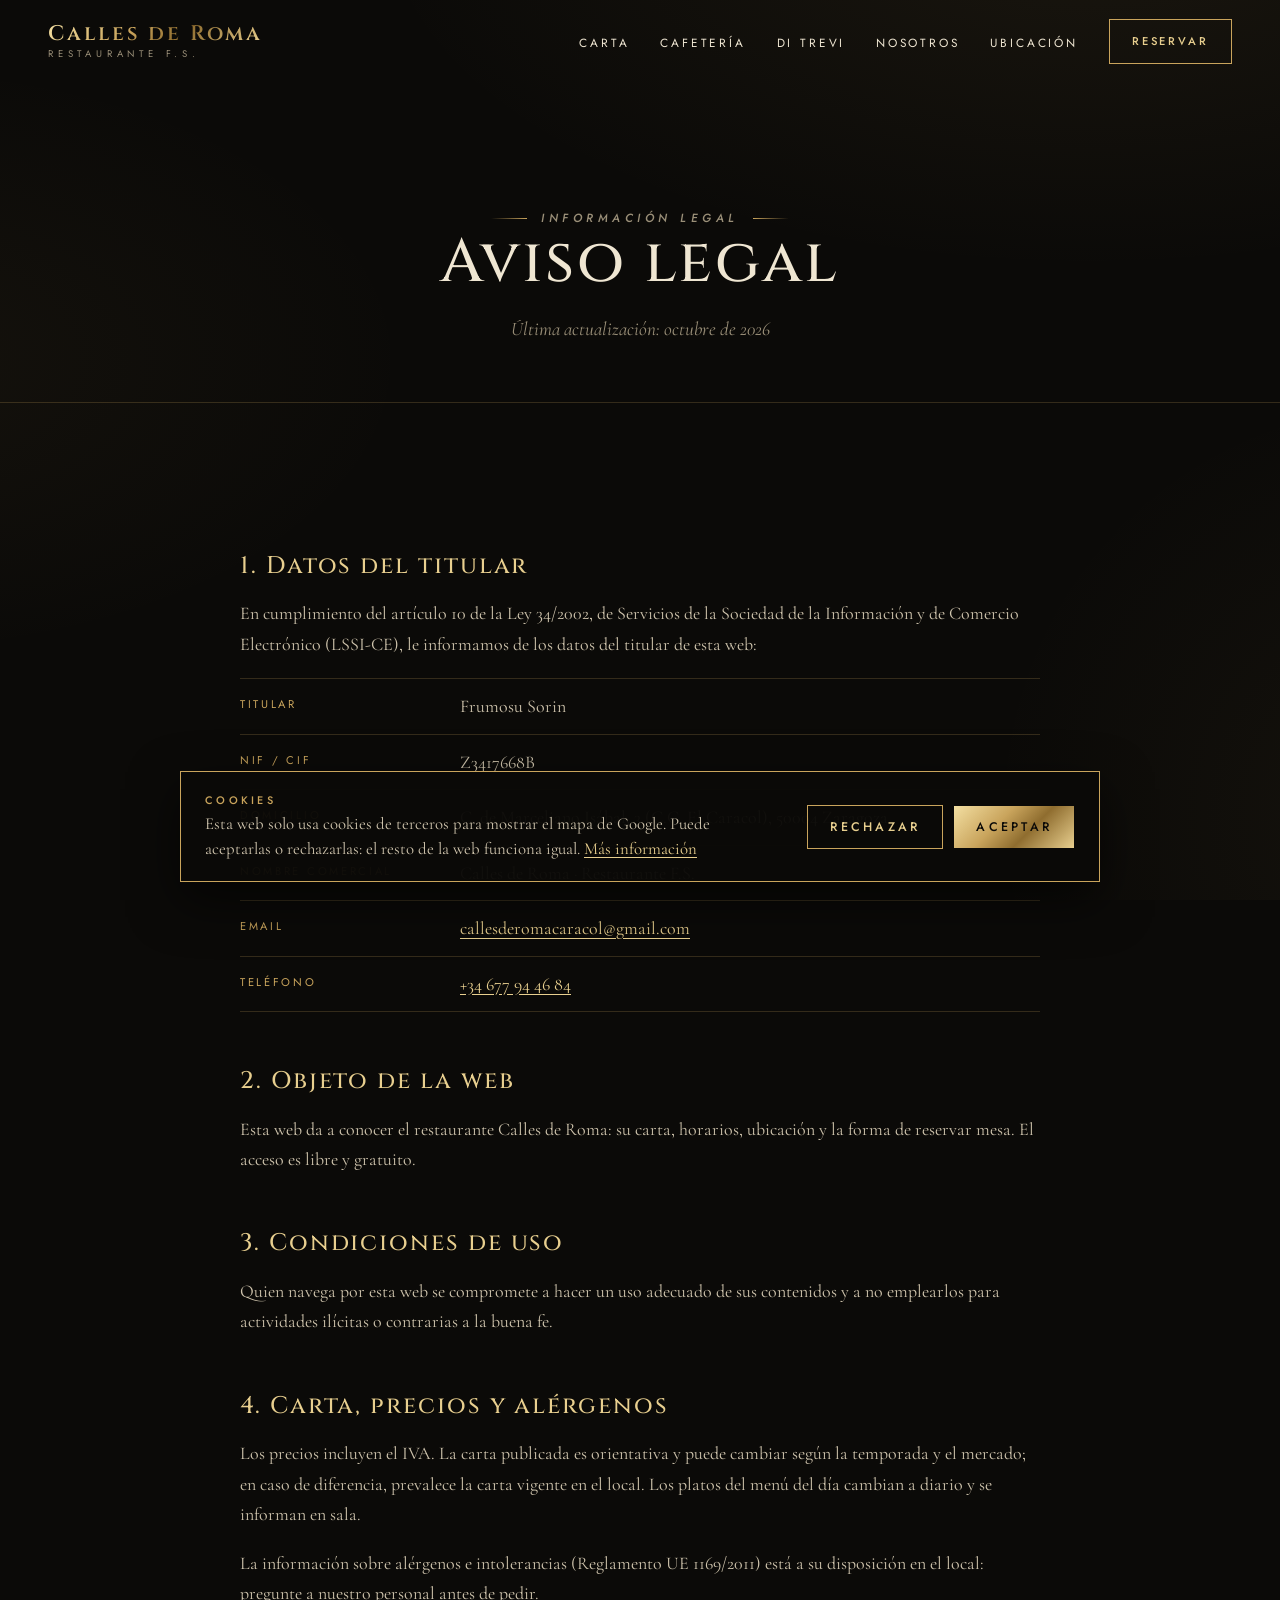
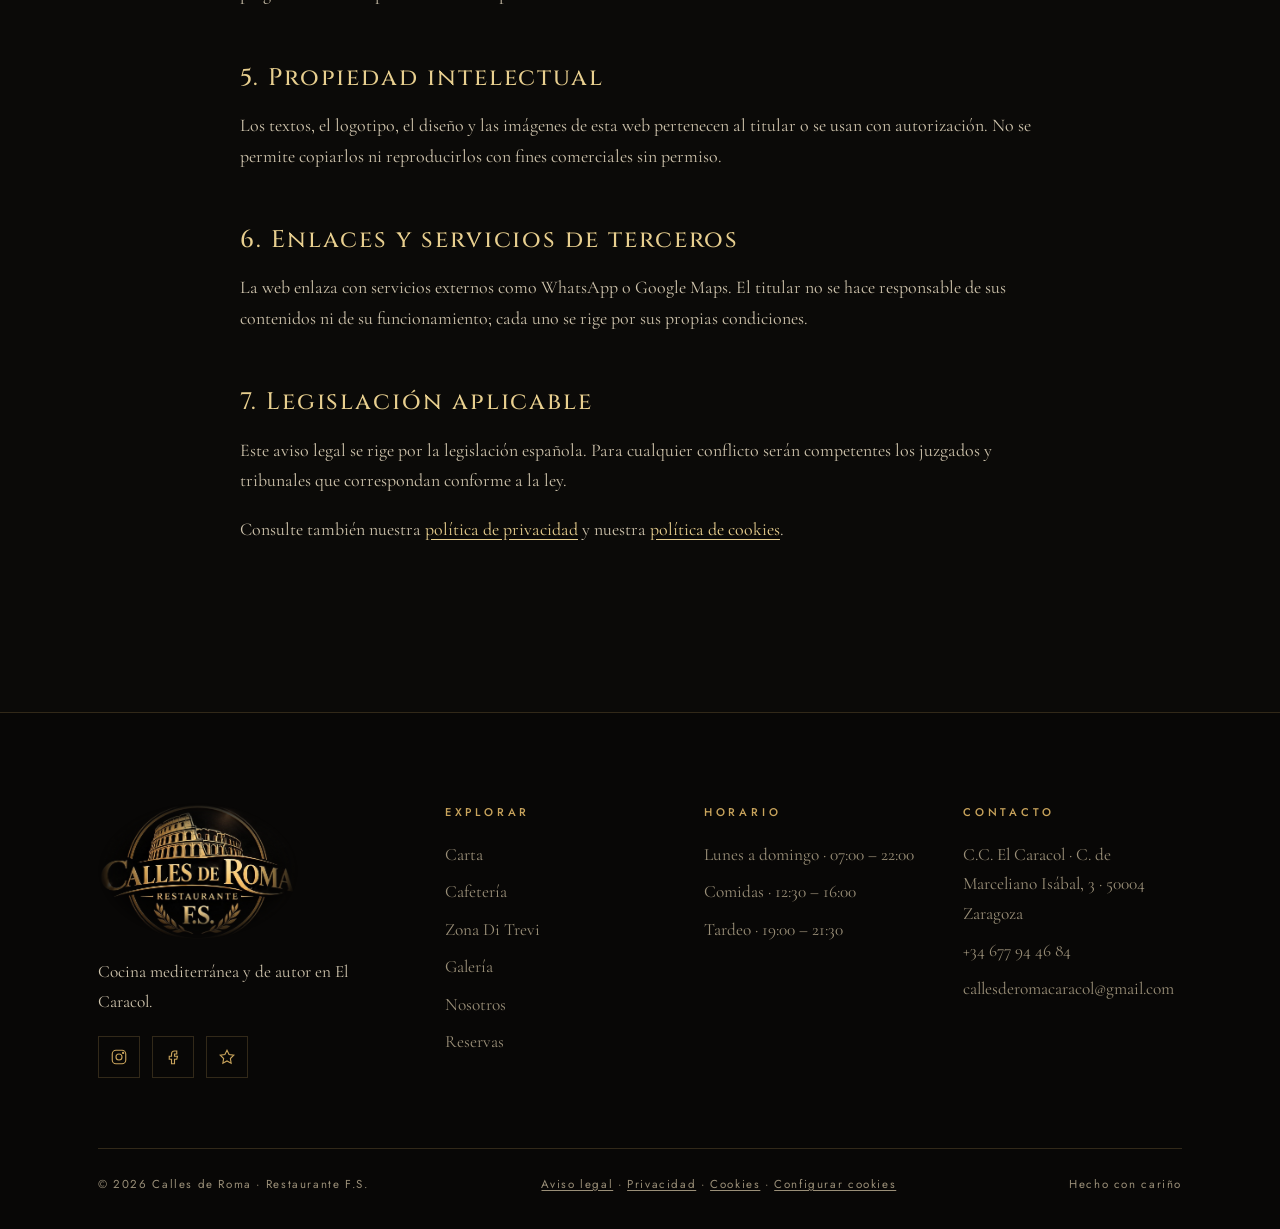
==== commit a5a15c39: "Datos legales del titular, dirección completa y mapa en C.C. El Caracol Co-Authored-By: Claude Opus " ====
--- a/aviso-legal.html
+++ b/aviso-legal.html
@@ -57,7 +57,6 @@
         <li><span>Nombre comercial</span><span>Calles de Roma · Restaurante F.S.</span></li>
         <li><span>Email</span><span><a href="mailto:" data-dato="email">callesderomacaracol@gmail.com</a></span></li>
         <li><span>Teléfono</span><span><a href="tel:" data-dato="telefono">+34 677 94 46 84</a></span></li>
-        <li><span>Datos registrales</span><span><span class="pendiente" data-dato="registro">[Pendiente: solo si es una sociedad: Registro Mercantil, tomo, folio y hoja]</span></span></li>
       </ul>
 
       <h2>2. Objeto de la web</h2>
@@ -120,7 +119,7 @@
         <div>
           <h4>Contacto</h4>
           <ul>
-            <li data-dato="direccion">El Caracol</li>
+            <li data-dato="direccion">C.C. El Caracol · C. de Marceliano Isábal, 3 · 50004 Zaragoza</li>
             <li><a href="tel:" data-dato="telefono">+34 677 94 46 84</a></li>
             <li><a href="mailto:" data-dato="email">callesderomacaracol@gmail.com</a></li>
           </ul>
--- a/css/styles.css
+++ b/css/styles.css
@@ -1504,7 +1504,7 @@
 }
 .vip-plato {
   display: grid;
-  grid-template-columns: 92px 1fr;
+  grid-template-columns: 92px minmax(0, 1fr);
   gap: 22px;
   align-items: center;
 }
@@ -1540,7 +1540,7 @@
   .vip__foto { max-width: 440px; width: 100%; margin-inline: auto; }
   .cafe__listas { grid-template-columns: 1fr 1fr; }
   .impresas__fila { grid-template-columns: repeat(3, 1fr); }
-  .vip-carta__lista { grid-template-columns: 1fr; }
+  .vip-carta__lista { grid-template-columns: minmax(0, 1fr); }
 }
 @media (max-width: 680px) {
   .menu-dia { grid-template-columns: 1fr; text-align: center; }
@@ -1551,8 +1551,11 @@
   .cafe__oferta strong { grid-column: 2; }
   .impresas__fila { grid-template-columns: 1fr 1fr; gap: 10px; }
   .vip__rasgos { grid-template-columns: 1fr; }
-  .vip-plato { grid-template-columns: 70px 1fr; gap: 16px; }
-  .vip-plato .medallon { width: 70px; }
+  .vip-carta { padding-inline: 18px; }
+  .vip-plato { grid-template-columns: 58px minmax(0, 1fr); gap: 14px; }
+  .vip-plato .medallon { width: 58px; }
+  .vip-plato h4 { font-size: 1rem; letter-spacing: 0.03em; }
+  .vip-plato .plato__cabeza { flex-wrap: wrap; row-gap: 4px; }
   .avisos { flex-direction: column; align-items: center; gap: 10px; }
 }
 
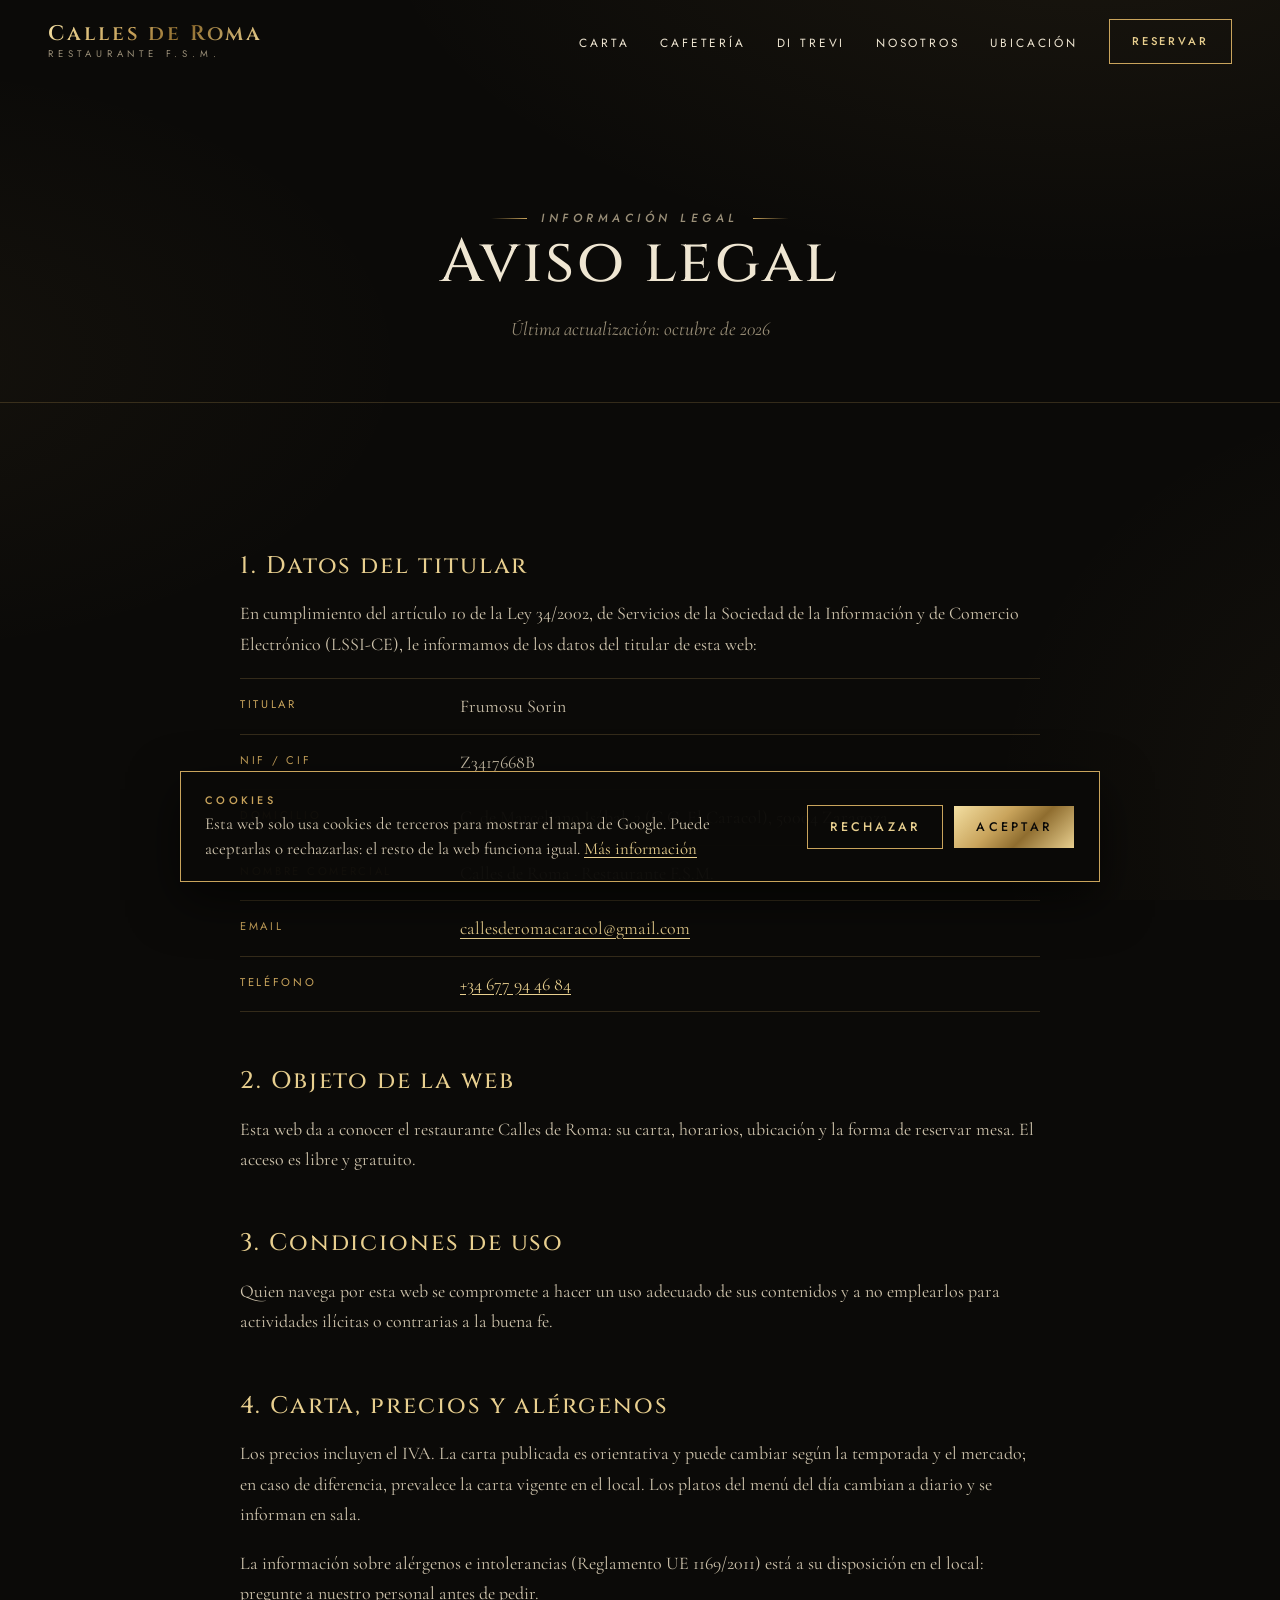
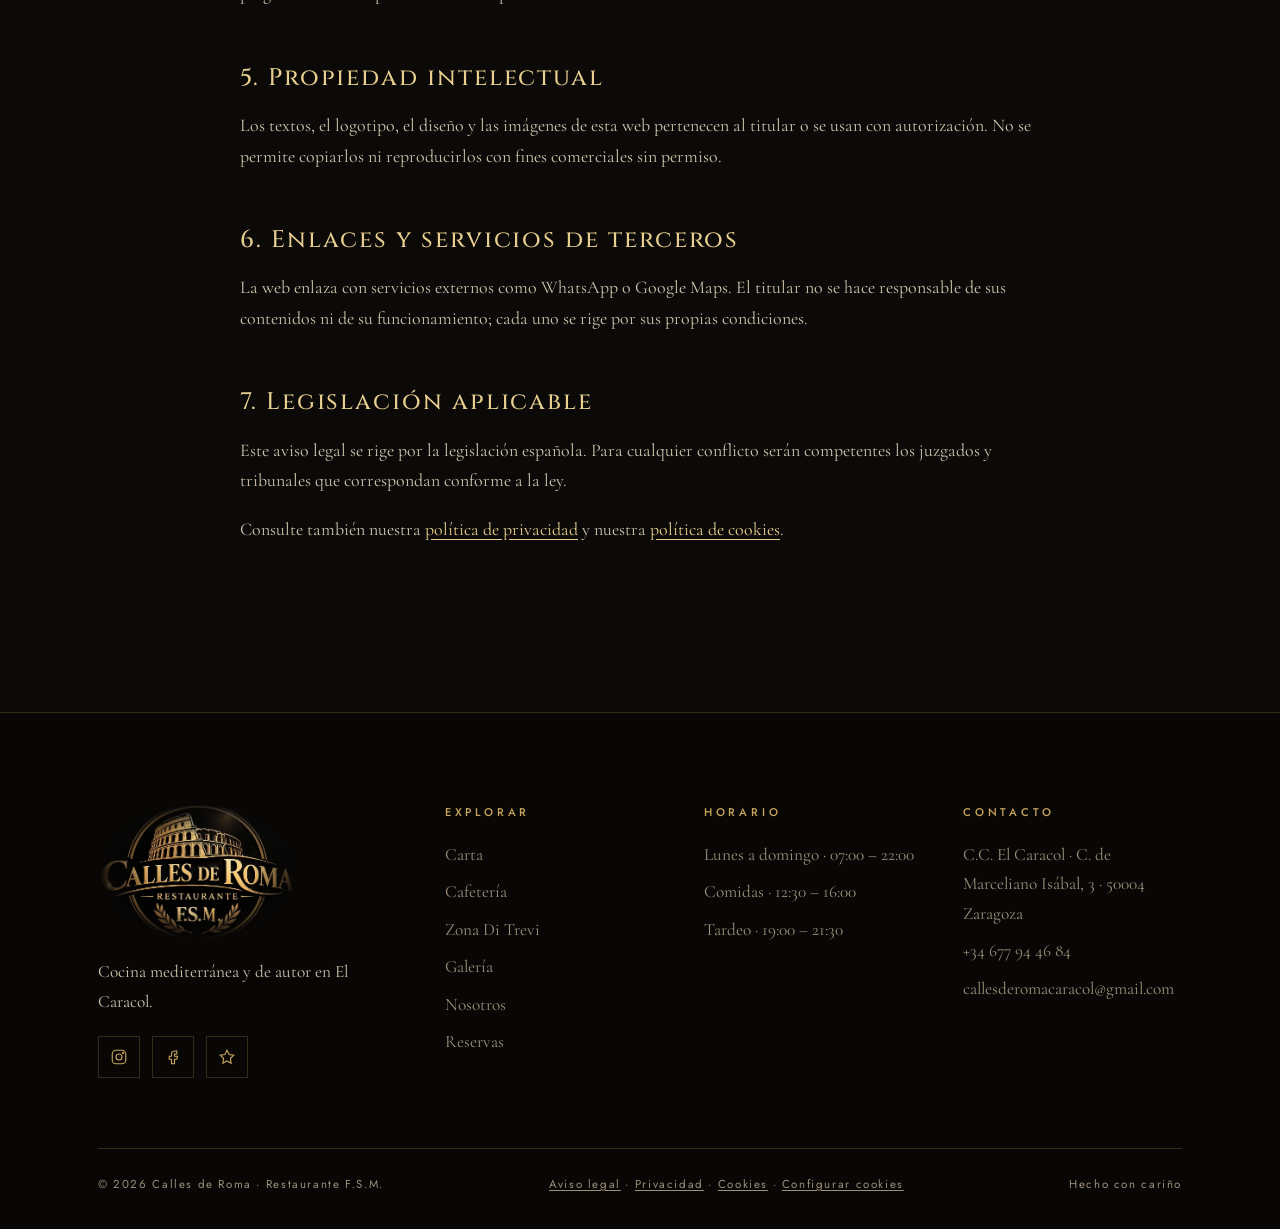
==== commit 735bb9dd: "F.S.M. en logo y textos, menú del día a 16 €, nuevas raciones y carta de vinos - Logo de la portada " ====
--- a/aviso-legal.html
+++ b/aviso-legal.html
@@ -4,7 +4,7 @@
   <meta charset="utf-8">
   <meta name="viewport" content="width=device-width, initial-scale=1, viewport-fit=cover">
   <title>Aviso legal · Calles de Roma</title>
-  <meta name="description" content="Aviso legal de la web de Calles de Roma, Restaurante F.S.">
+  <meta name="description" content="Aviso legal de la web de Calles de Roma, Restaurante F.S.M.">
   <meta name="theme-color" content="#0b0a08">
   <link rel="icon" href="data:image/svg+xml,%3Csvg xmlns='http://www.w3.org/2000/svg' viewBox='0 0 64 64'%3E%3Crect width='64' height='64' fill='%230b0a08'/%3E%3Ccircle cx='32' cy='32' r='27' fill='none' stroke='%23c9a45c' stroke-width='2'/%3E%3Ctext x='32' y='41' text-anchor='middle' font-family='Georgia,serif' font-size='24' fill='%23e8cf8f'%3ECR%3C/text%3E%3C/svg%3E">
 
@@ -20,7 +20,7 @@
     <div class="contenedor">
       <a href="index.html" class="marca" aria-label="Calles de Roma, inicio">
         <span class="marca__nombre oro-texto">Calles de Roma</span>
-        <span class="marca__sub">Restaurante F.S.</span>
+        <span class="marca__sub">Restaurante F.S.M.</span>
       </a>
       <button class="nav__toggle" aria-label="Abrir menú" aria-expanded="false" aria-controls="menu">
         <span></span><span></span><span></span>
@@ -54,7 +54,7 @@
         <li><span>Titular</span><span><span class="pendiente" data-dato="titular">[Pendiente: nombre o razón social]</span></span></li>
         <li><span>NIF / CIF</span><span><span class="pendiente" data-dato="nif">[Pendiente: NIF o CIF]</span></span></li>
         <li><span>Domicilio</span><span><span class="pendiente" data-dato="domicilio">[Pendiente: domicilio fiscal]</span></span></li>
-        <li><span>Nombre comercial</span><span>Calles de Roma · Restaurante F.S.</span></li>
+        <li><span>Nombre comercial</span><span>Calles de Roma · Restaurante F.S.M.</span></li>
         <li><span>Email</span><span><a href="mailto:" data-dato="email">callesderomacaracol@gmail.com</a></span></li>
         <li><span>Teléfono</span><span><a href="tel:" data-dato="telefono">+34 677 94 46 84</a></span></li>
       </ul>
@@ -126,7 +126,7 @@
         </div>
       </div>
       <div class="pie__legal">
-        <span>© <span data-anio>2026</span> Calles de Roma · Restaurante F.S.</span>
+        <span>© <span data-anio>2026</span> Calles de Roma · Restaurante F.S.M.</span>
         <span class="pie__enlaces"><a href="aviso-legal.html">Aviso legal</a> · <a href="privacidad.html">Privacidad</a> · <a href="cookies.html">Cookies</a> · <a href="#" data-configurar-cookies>Configurar cookies</a></span>
         <span>Hecho con cariño</span>
       </div>
--- a/css/styles.css
+++ b/css/styles.css
@@ -1,5 +1,5 @@
 /* =========================================================
-   Calles de Roma · Restaurante F.S.
+   Calles de Roma · Restaurante F.S.M.
    Estilos compartidos
    ========================================================= */
 
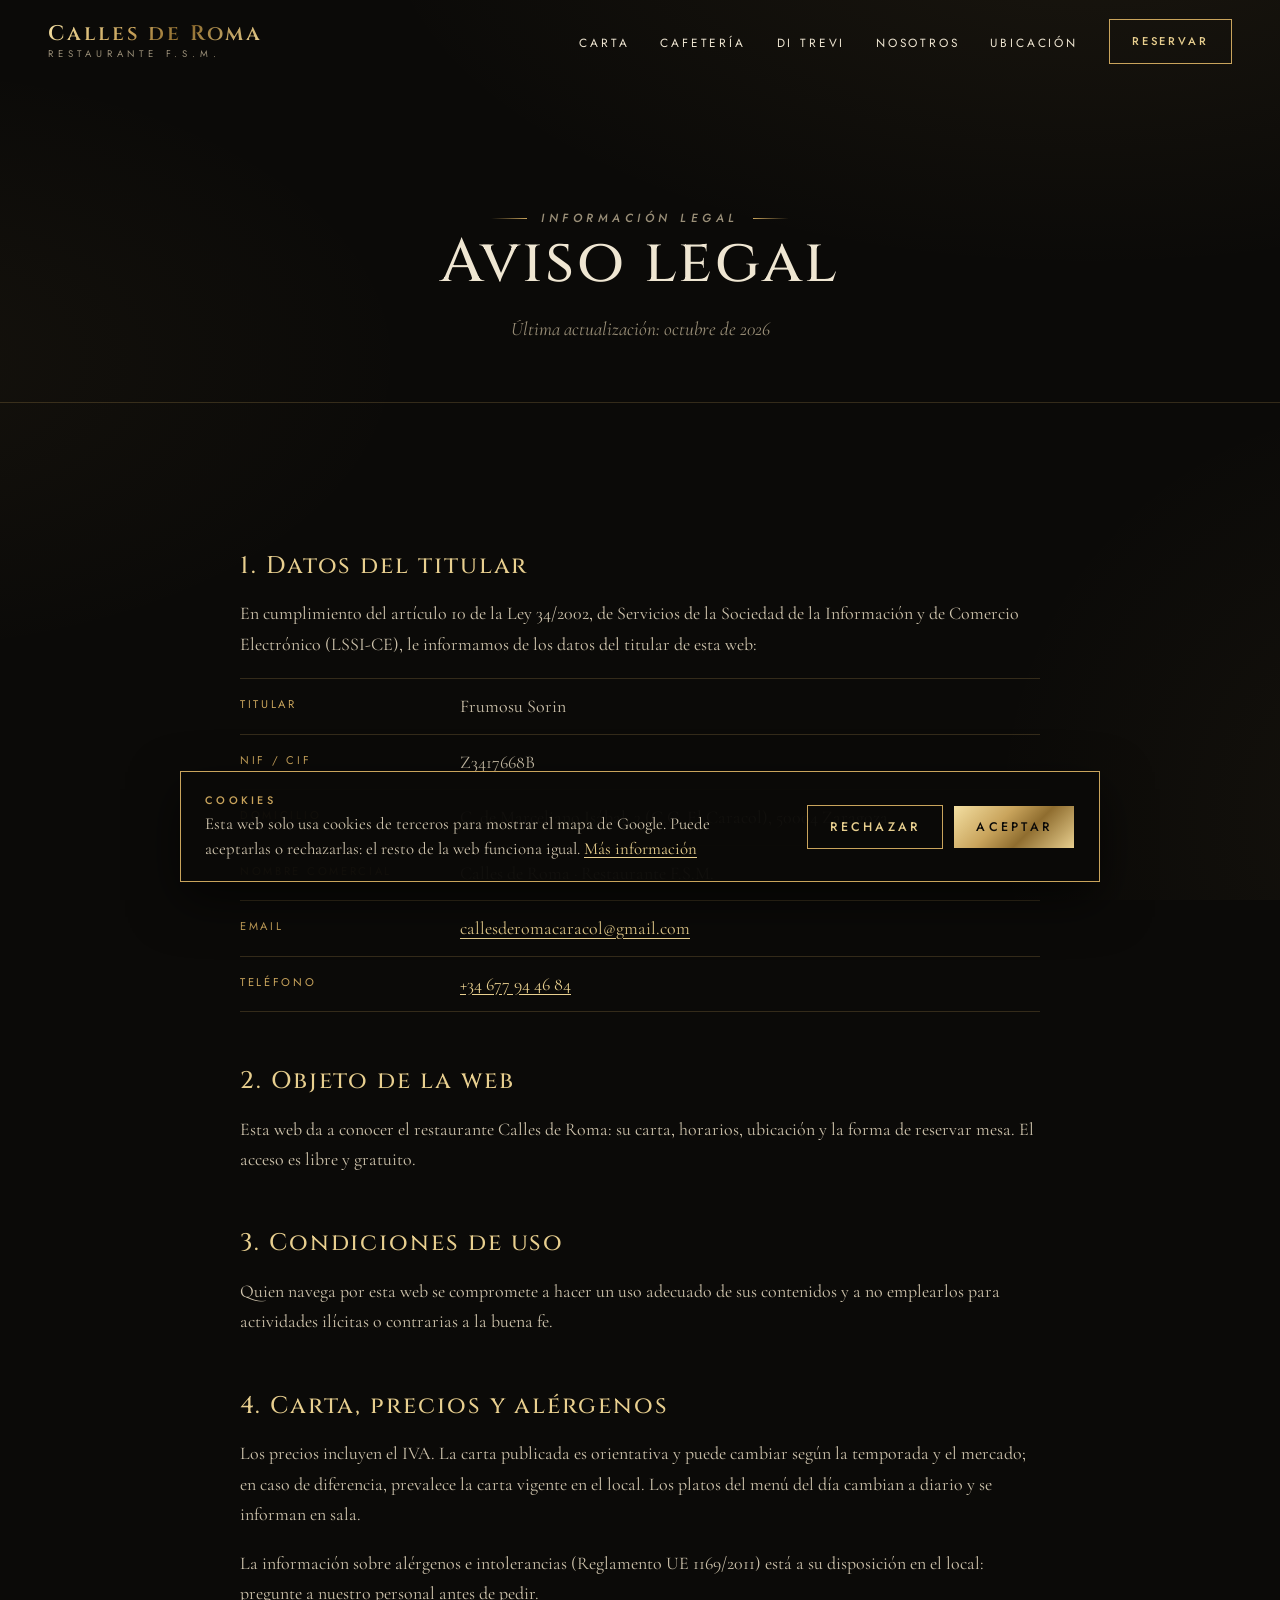
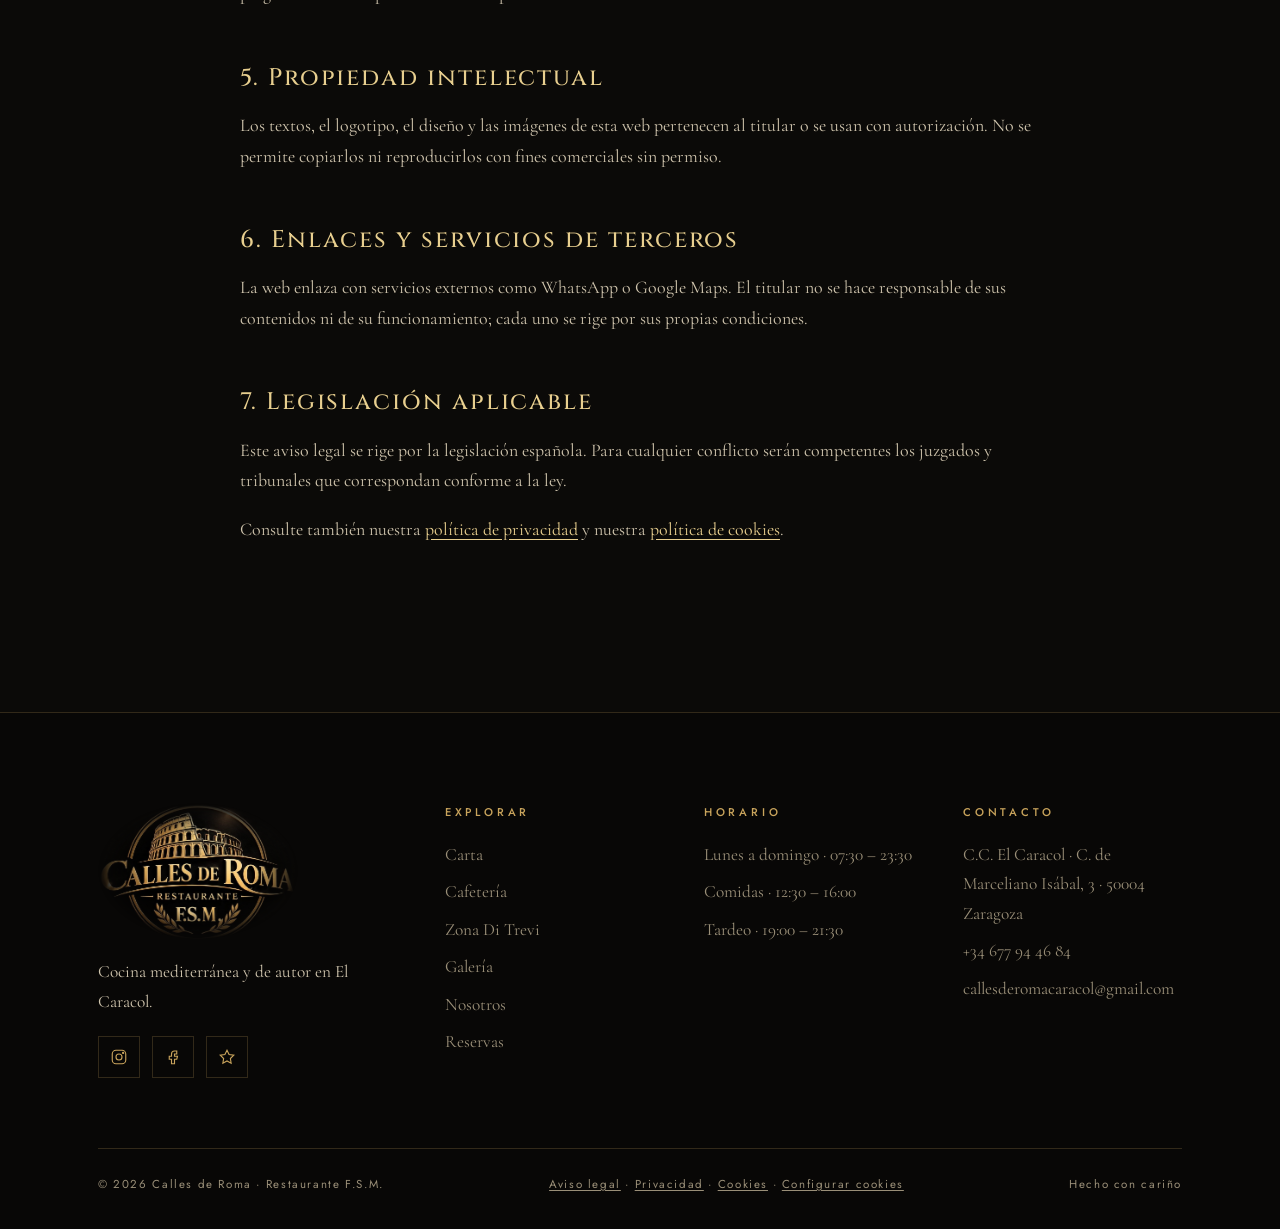
==== commit b79aab7c: "Horario 07:30 – 23:30, menú del día a 17 € y menú festivo a 25 € Co-Authored-By: Claude Opus 5.5 <no" ====
--- a/aviso-legal.html
+++ b/aviso-legal.html
@@ -111,7 +111,7 @@
         <div>
           <h4>Horario</h4>
           <ul>
-            <li>Lunes a domingo · 07:00 – 22:00</li>
+            <li>Lunes a domingo · 07:30 – 23:30</li>
             <li>Comidas · 12:30 – 16:00</li>
             <li>Tardeo · 19:00 – 21:30</li>
           </ul>
